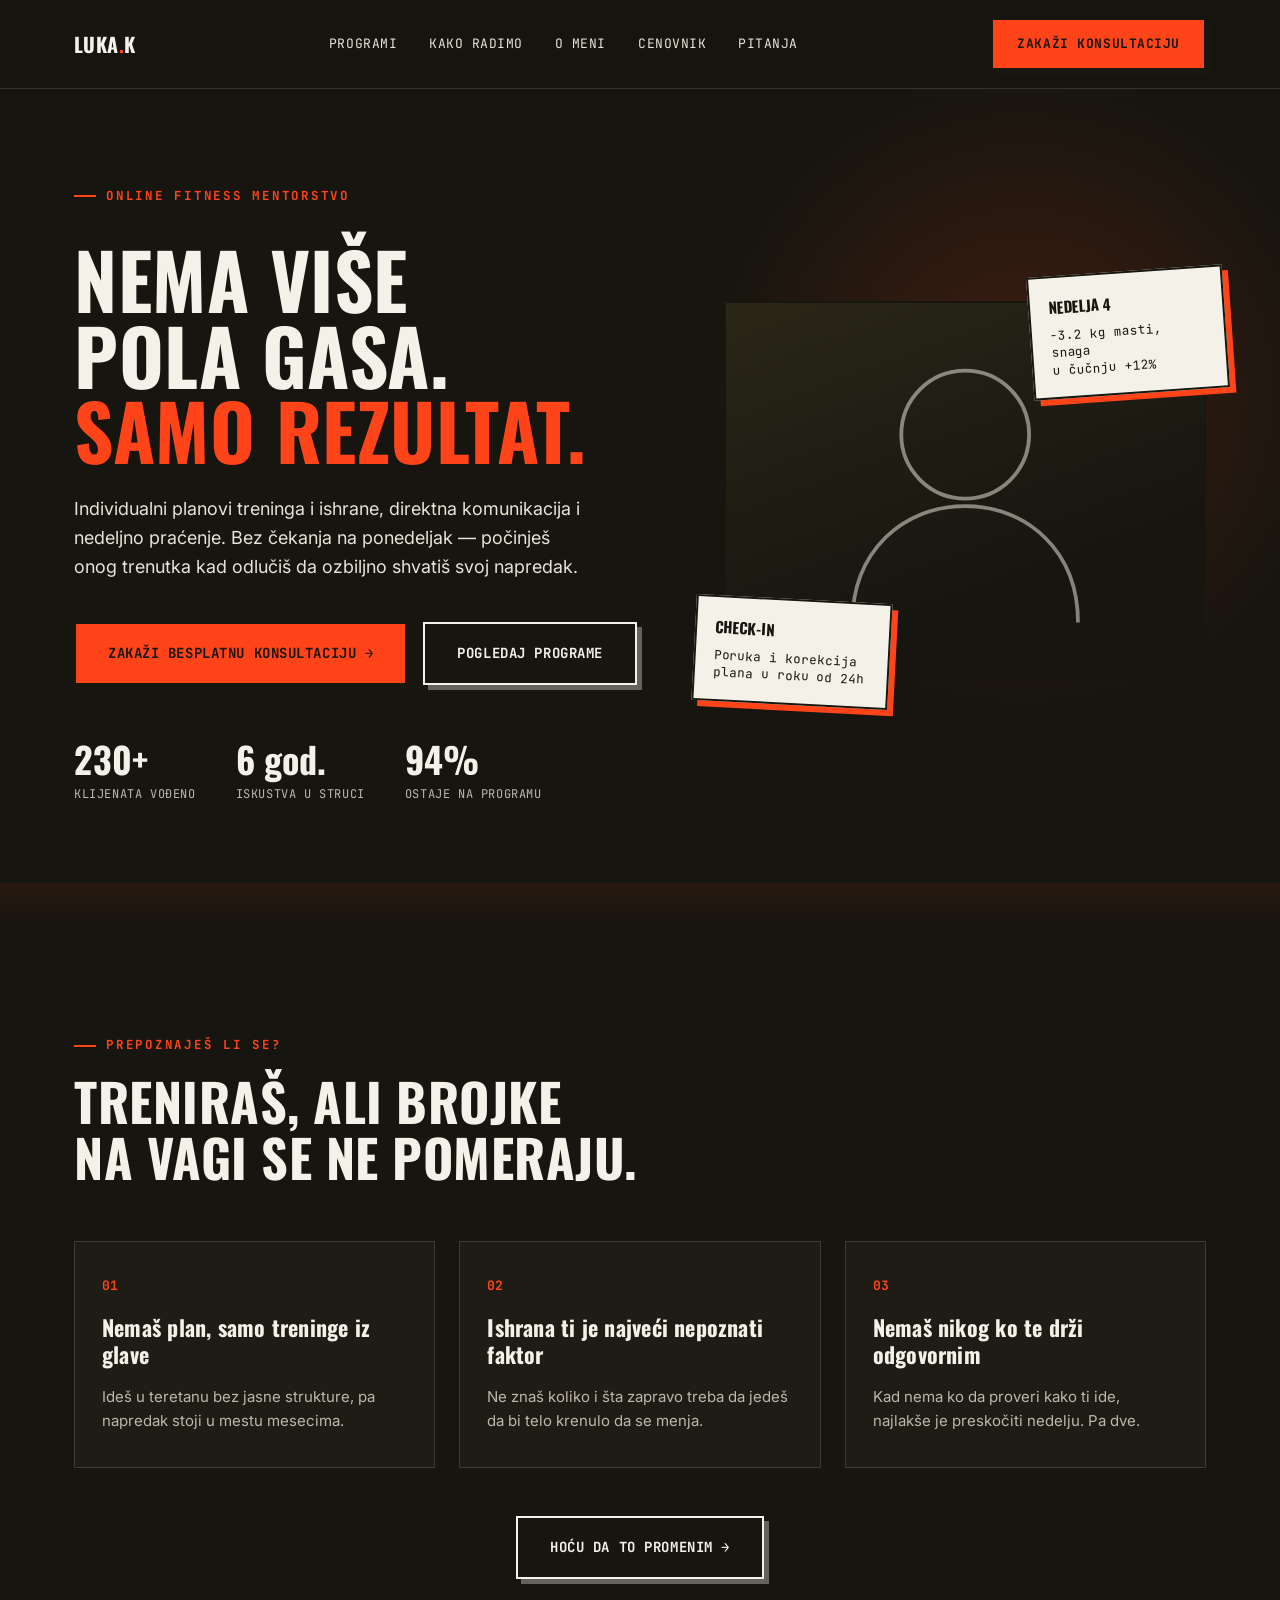
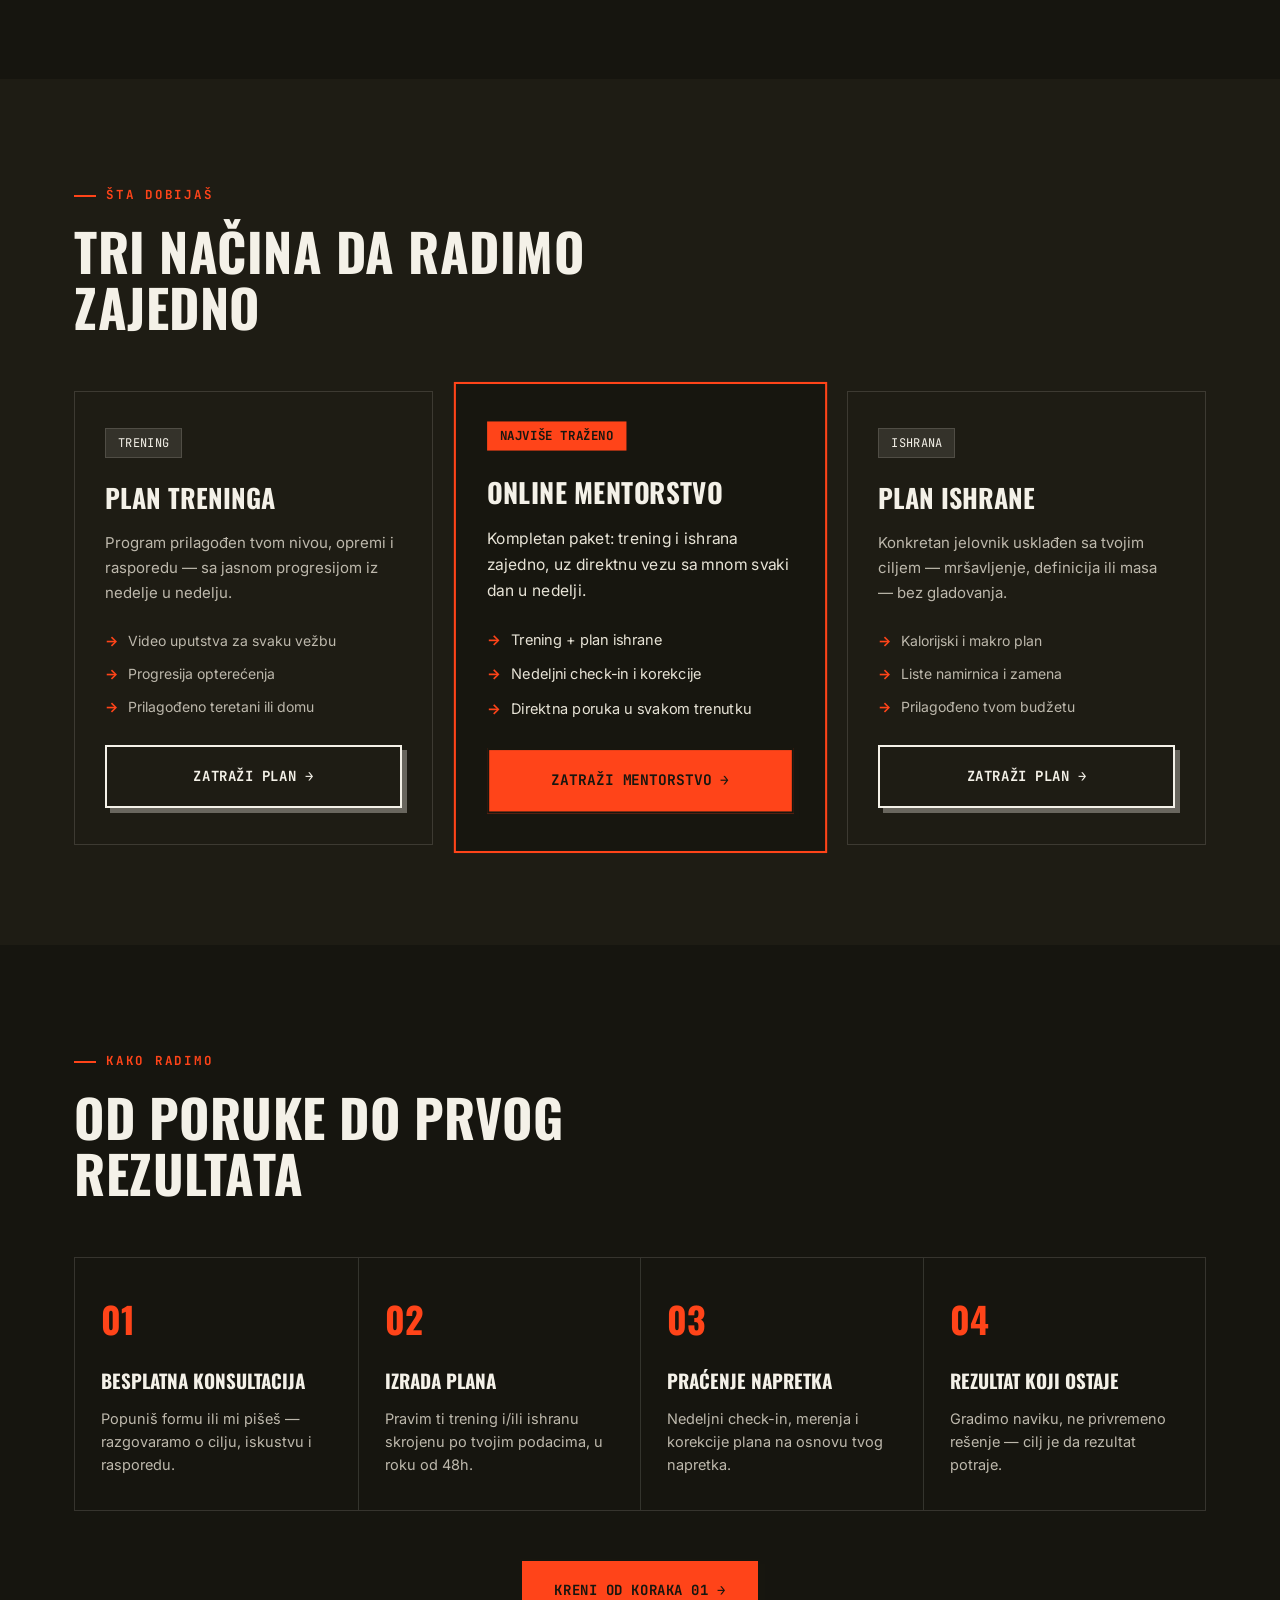
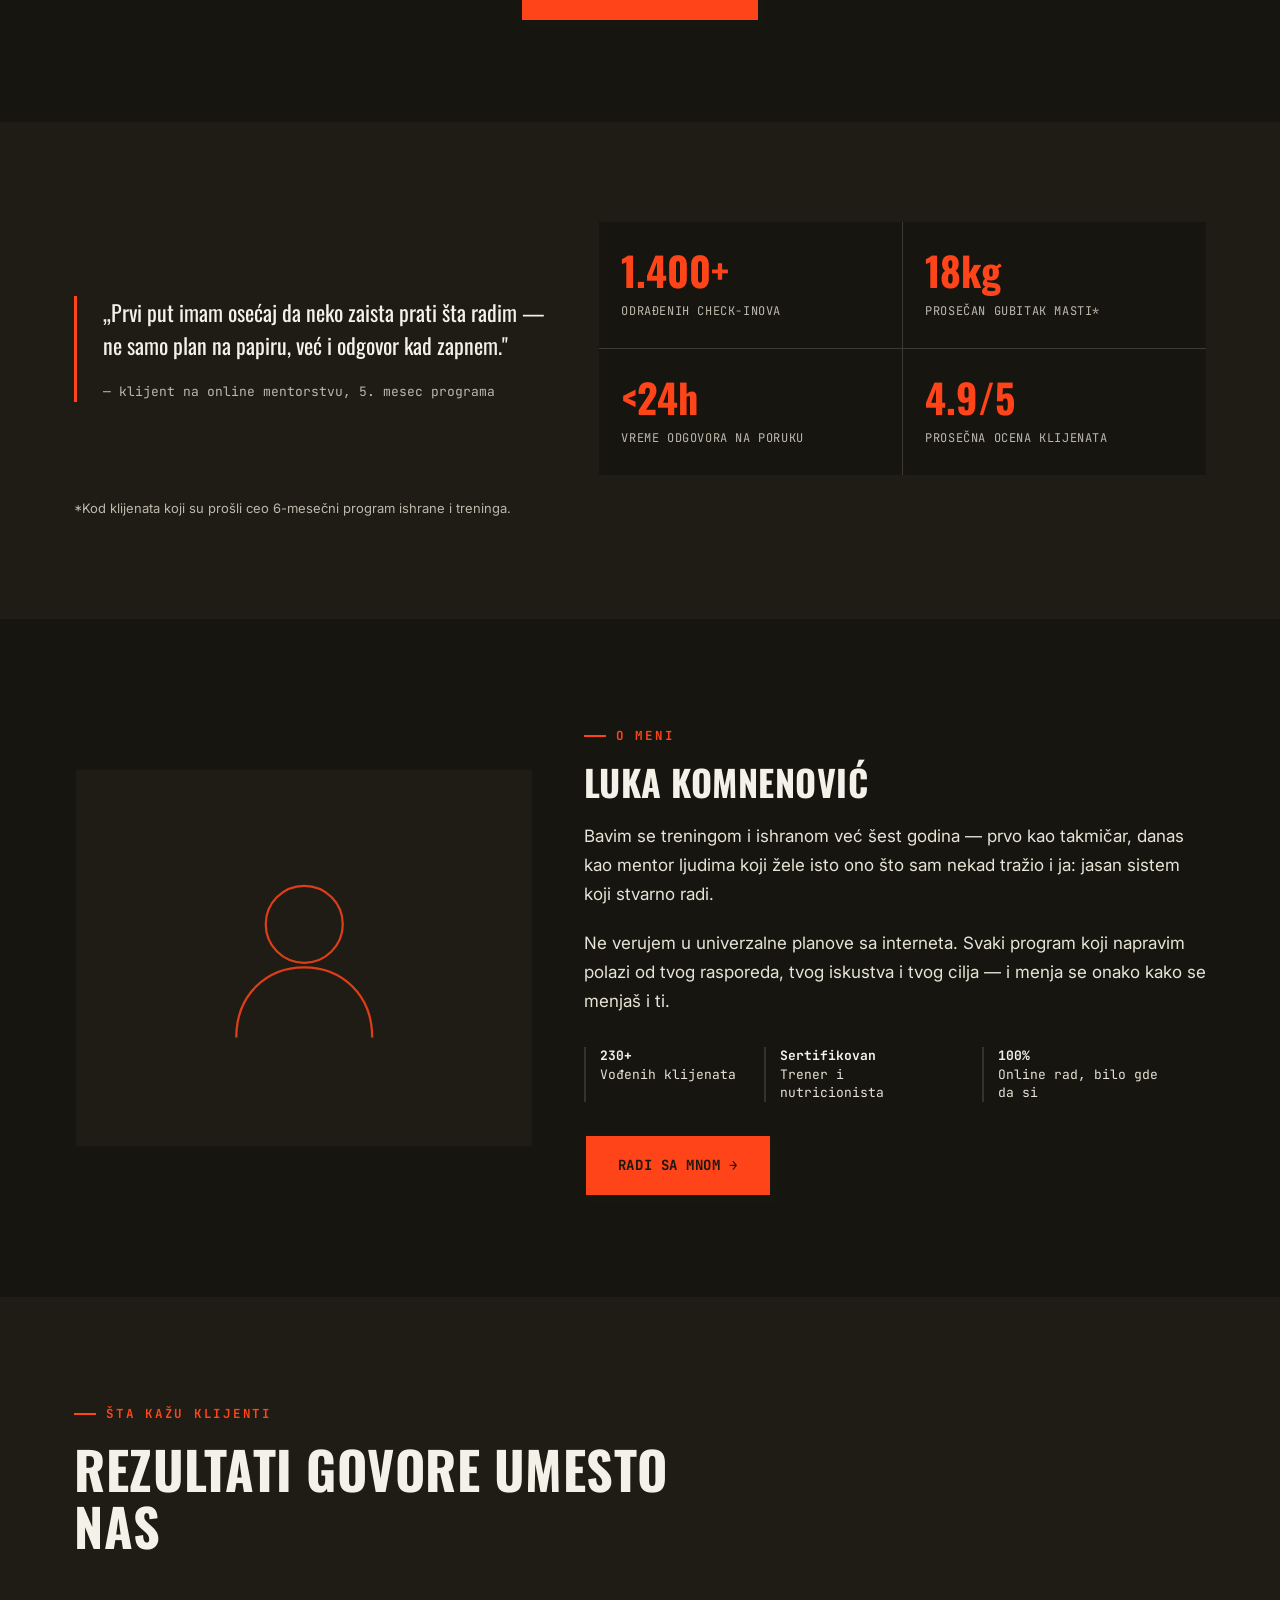
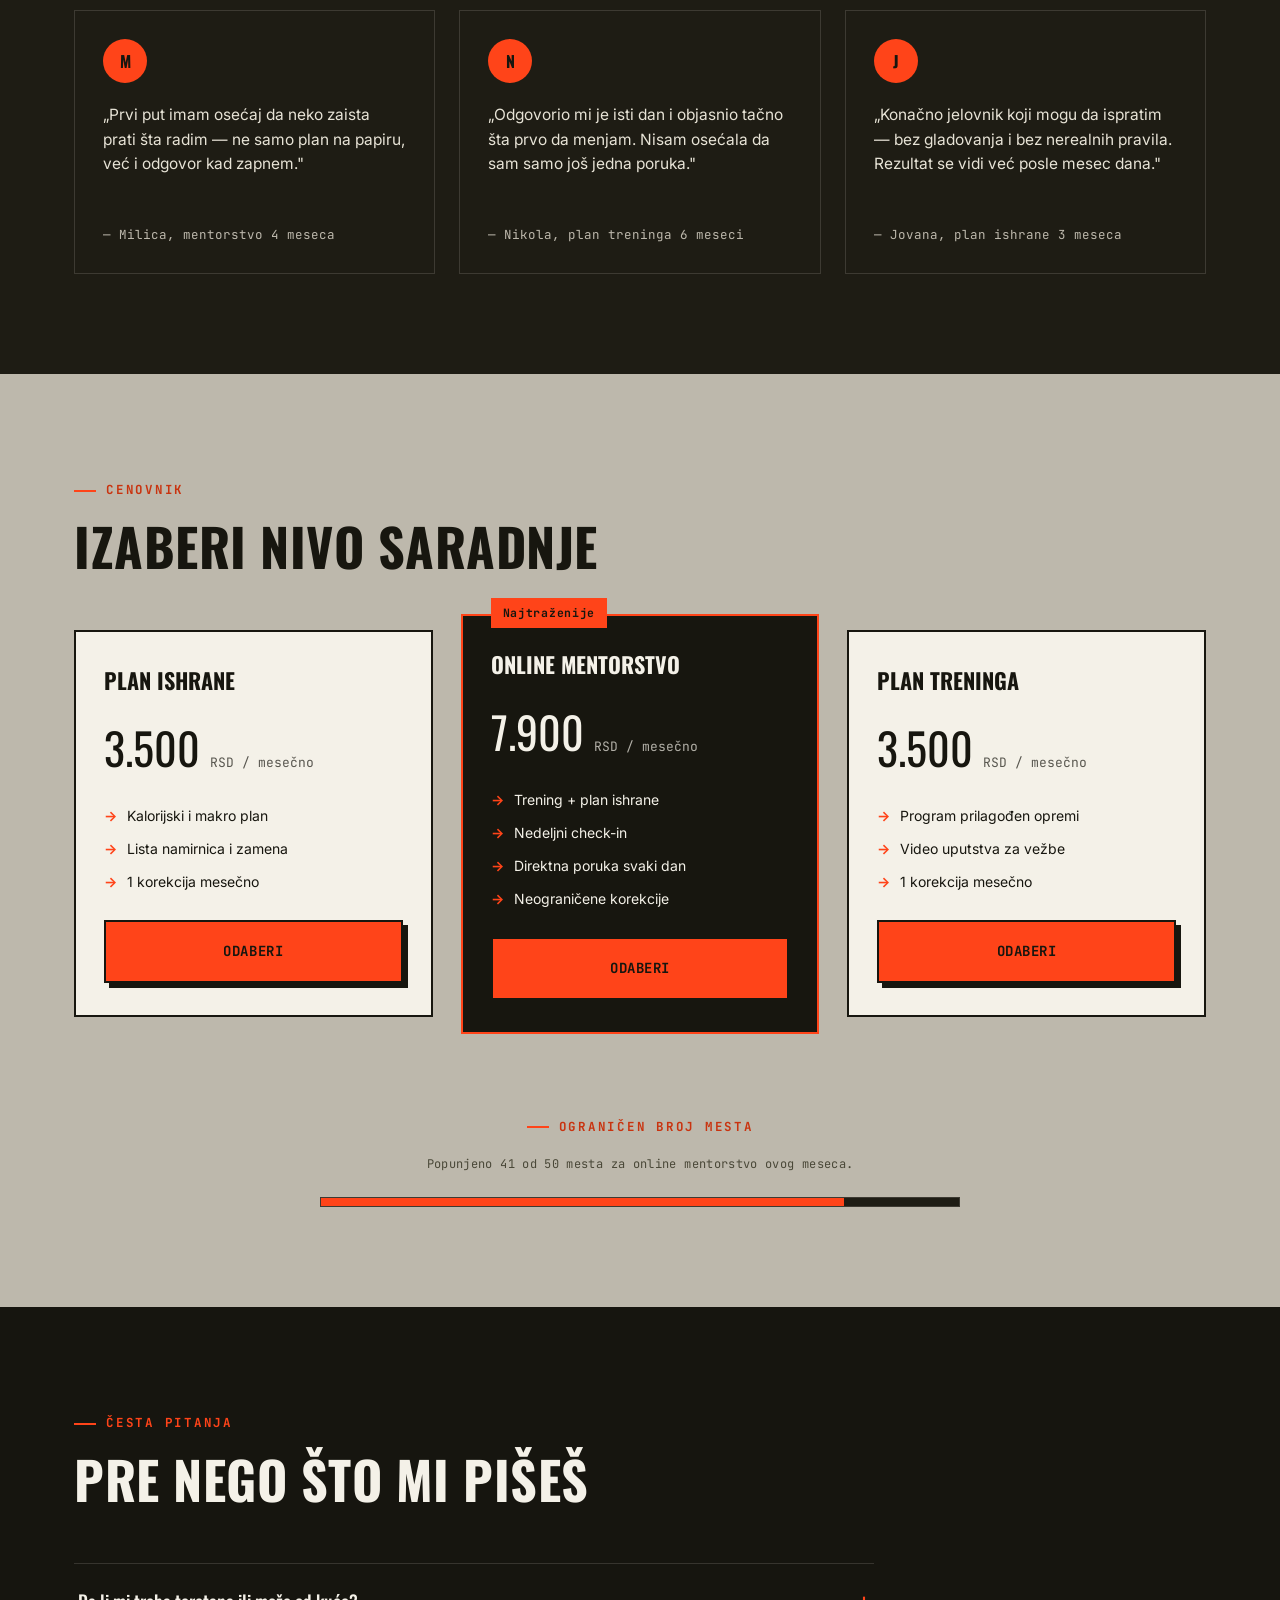
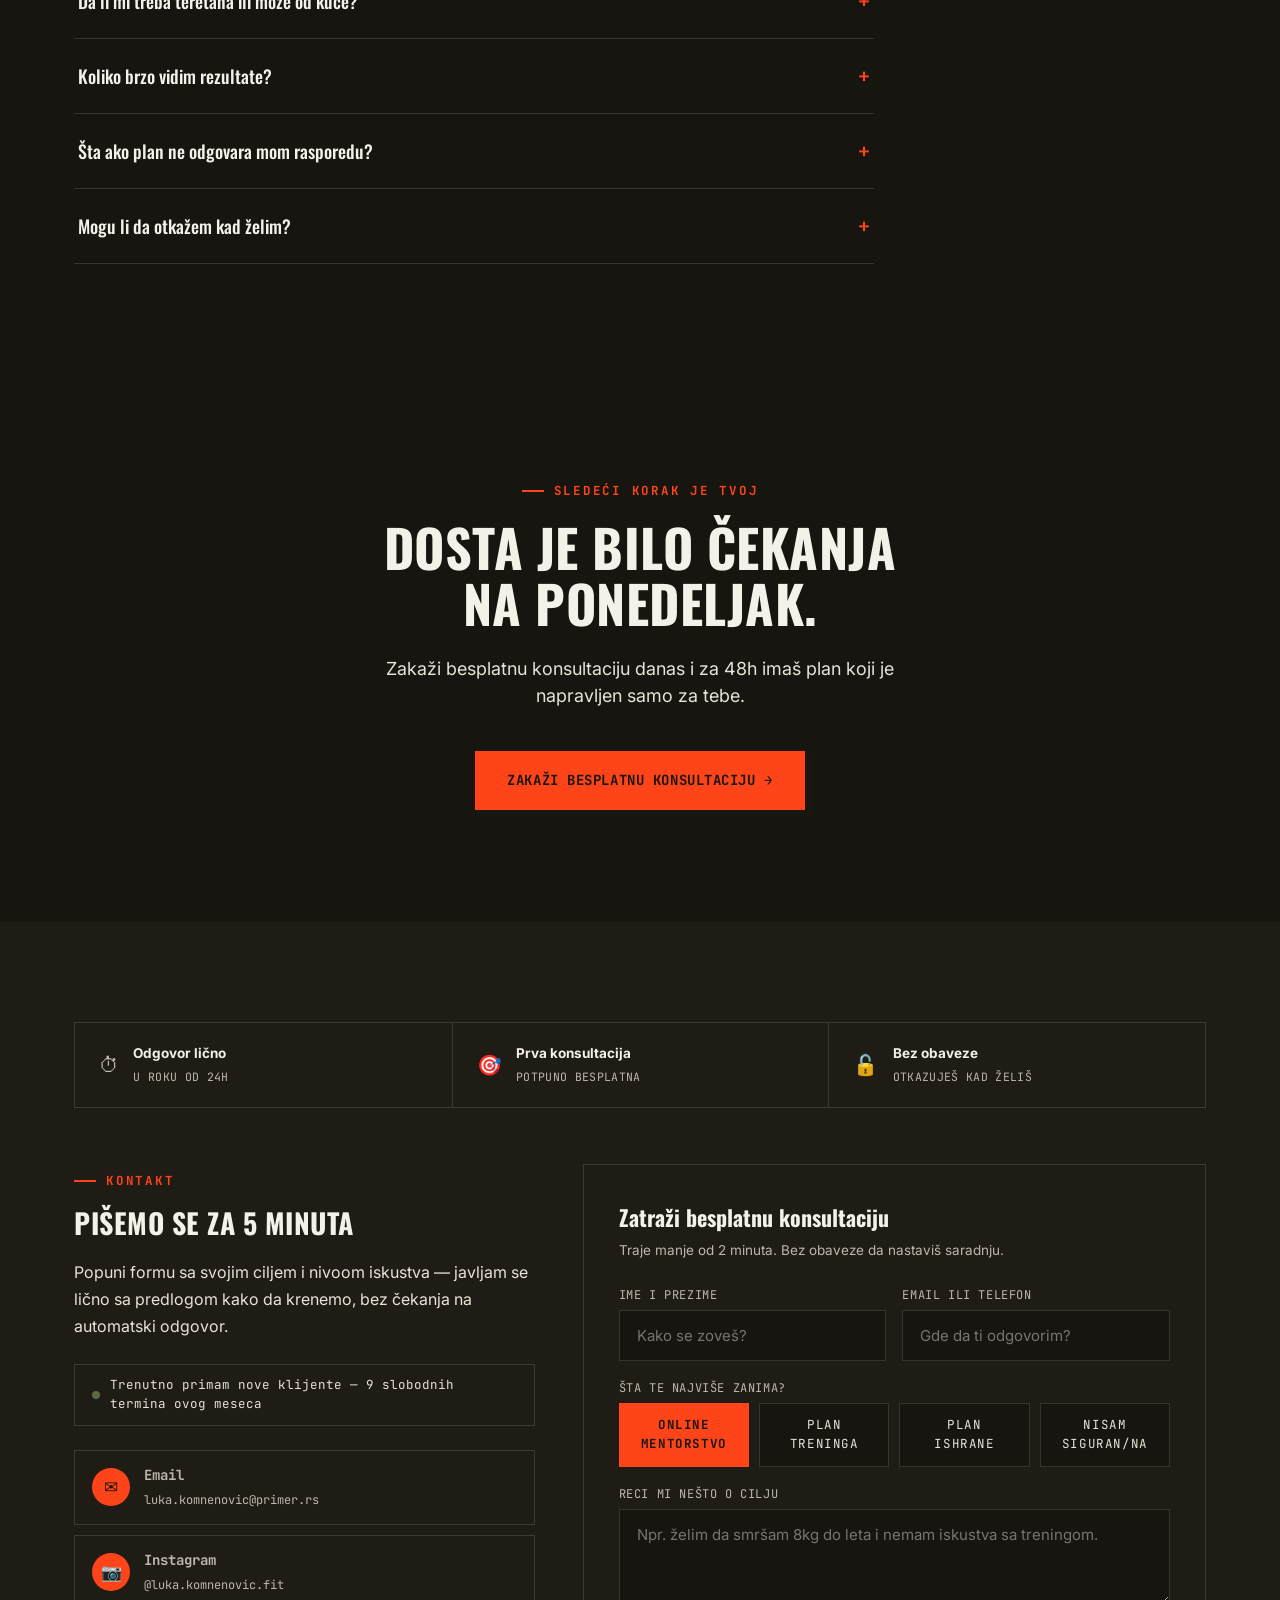
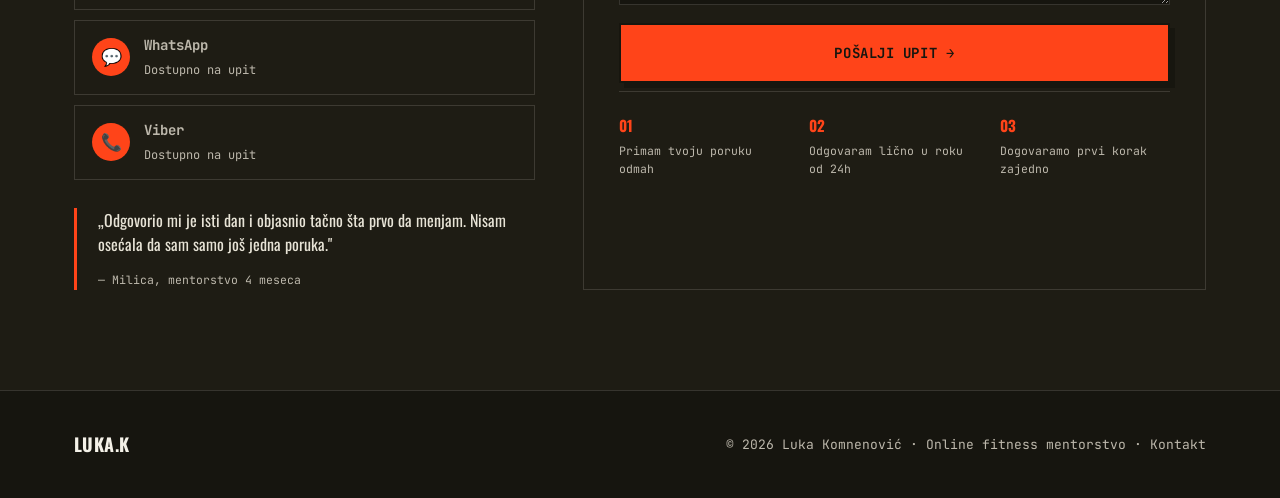
==== index.html @ 07ad8507 "Add files via upload" ====
<!DOCTYPE html>
<html lang="sr">
<head>
<meta charset="UTF-8">
<meta name="viewport" content="width=device-width, initial-scale=1.0">
<title>LUKA.K — Online fitness mentorstvo</title>
<meta name="description" content="Individualni planovi treninga i ishrane, direktna komunikacija i nedeljno praćenje. Zakaži besplatnu konsultaciju sa Lukom Komnenovićem.">
<link rel="stylesheet" href="style.css">
</head>
<body>
<a class="skip-link" href="#main">Preskoči na sadržaj</a>

<header class="site-header">
  <div class="container">
    <a href="index.html" class="logo">LUKA<span>.</span>K</a>
    <nav aria-label="Glavna navigacija">
      <ul class="nav-list" id="nav-list">
        <li><a href="#programi">Programi</a></li>
        <li><a href="#kako-radimo">Kako radimo</a></li>
        <li><a href="#o-meni">O meni</a></li>
        <li><a href="#cenovnik">Cenovnik</a></li>
        <li><a href="#pitanja">Pitanja</a></li>
        <li class="nav-cta-mobile"><a href="#kontakt" class="btn btn-primary btn-sm">Zakaži konsultaciju</a></li>
      </ul>
    </nav>
    <a href="#kontakt" class="btn btn-primary btn-sm nav-cta">Zakaži konsultaciju</a>
    <button class="nav-toggle" aria-label="Otvori meni" aria-expanded="false">
      <span></span><span></span><span></span>
    </button>
  </div>
</header>

<main id="main">

  <!-- HERO -->
  <section class="hero">
    <div class="container">
      <div class="hero-grid">
        <div>
          <span class="eyebrow">Online fitness mentorstvo</span>
          <h1 class="hero-heading">
            NEMA VIŠE<br>
            POLA GASA.<br>
            <span class="accent-line">SAMO REZULTAT.</span>
          </h1>
          <p class="hero-desc">Individualni planovi treninga i ishrane, direktna komunikacija i nedeljno praćenje. Bez čekanja na ponedeljak — počinješ onog trenutka kad odlučiš da ozbiljno shvatiš svoj napredak.</p>
          <div class="hero-actions">
            <a href="#kontakt" class="btn btn-primary">Zakaži besplatnu konsultaciju →</a>
            <a href="#programi" class="btn btn-secondary">Pogledaj programe</a>
          </div>
          <div class="hero-stats">
            <div>
              <div class="stat-number">230+</div>
              <div class="stat-label">Klijenata vođeno</div>
            </div>
            <div>
              <div class="stat-number">6 god.</div>
              <div class="stat-label">Iskustva u struci</div>
            </div>
            <div>
              <div class="stat-number">94%</div>
              <div class="stat-label">Ostaje na programu</div>
            </div>
          </div>
        </div>
        <div class="hero-visual">
          <div class="hero-photo">
            <svg viewBox="0 0 200 200" fill="none" xmlns="http://www.w3.org/2000/svg" aria-hidden="true">
              <circle cx="100" cy="70" r="34" stroke="currentColor" stroke-width="2" opacity="0.5"/>
              <path d="M40 170c0-38 27-62 60-62s60 24 60 62" stroke="currentColor" stroke-width="2" opacity="0.5"/>
            </svg>
          </div>
          <div class="sticky-note note-1">
            <div class="note-title">Nedelja 4</div>
            <div class="note-line">−3.2 kg masti, snaga</div>
            <div class="note-line">u čučnju +12%</div>
          </div>
          <div class="sticky-note note-2">
            <div class="note-title">Check-in</div>
            <div class="note-line">Poruka i korekcija</div>
            <div class="note-line">plana u roku od 24h</div>
          </div>
        </div>
      </div>
    </div>
  </section>
  <div class="hero-gradient-bar"></div>

  <!-- PAIN POINTS -->
  <section class="section">
    <div class="container">
      <div class="section-header">
        <span class="eyebrow">Prepoznaješ li se?</span>
        <h2 class="section-title">Treniraš, ali brojke<br>na vagi se ne pomeraju.</h2>
      </div>
      <div class="pain-grid">
        <div class="pain-card">
          <div class="pain-num">01</div>
          <h3>Nemaš plan, samo treninge iz glave</h3>
          <p>Ideš u teretanu bez jasne strukture, pa napredak stoji u mestu mesecima.</p>
        </div>
        <div class="pain-card">
          <div class="pain-num">02</div>
          <h3>Ishrana ti je najveći nepoznati faktor</h3>
          <p>Ne znaš koliko i šta zapravo treba da jedeš da bi telo krenulo da se menja.</p>
        </div>
        <div class="pain-card">
          <div class="pain-num">03</div>
          <h3>Nemaš nikog ko te drži odgovornim</h3>
          <p>Kad nema ko da proveri kako ti ide, najlakše je preskočiti nedelju. Pa dve.</p>
        </div>
      </div>
      <div class="center-action">
        <a href="#kontakt" class="btn btn-secondary">Hoću da to promenim →</a>
      </div>
    </div>
  </section>

  <!-- PROGRAMS -->
  <section class="section section-alt" id="programi">
    <div class="container">
      <div class="section-header">
        <span class="eyebrow">Šta dobijaš</span>
        <h2 class="section-title">Tri načina da radimo<br>zajedno</h2>
      </div>
      <div class="programs-grid">
        <div class="program-card">
          <span class="tag">Trening</span>
          <h3>Plan treninga</h3>
          <p class="desc">Program prilagođen tvom nivou, opremi i rasporedu — sa jasnom progresijom iz nedelje u nedelju.</p>
          <ul class="check-list">
            <li>Video uputstva za svaku vežbu</li>
            <li>Progresija opterećenja</li>
            <li>Prilagođeno teretani ili domu</li>
          </ul>
          <a href="narucivanje.html?plan=trening" class="btn btn-secondary btn-block">Zatraži plan →</a>
        </div>
        <div class="program-card featured">
          <span class="tag">Najviše traženo</span>
          <h3>Online mentorstvo</h3>
          <p class="desc">Kompletan paket: trening i ishrana zajedno, uz direktnu vezu sa mnom svaki dan u nedelji.</p>
          <ul class="check-list">
            <li>Trening + plan ishrane</li>
            <li>Nedeljni check-in i korekcije</li>
            <li>Direktna poruka u svakom trenutku</li>
          </ul>
          <a href="narucivanje.html?plan=mentorstvo" class="btn btn-primary btn-block">Zatraži MENTORSTVO →</a>
        </div>
        <div class="program-card">
          <span class="tag">Ishrana</span>
          <h3>Plan ishrane</h3>
          <p class="desc">Konkretan jelovnik usklađen sa tvojim ciljem — mršavljenje, definicija ili masa — bez gladovanja.</p>
          <ul class="check-list">
            <li>Kalorijski i makro plan</li>
            <li>Liste namirnica i zamena</li>
            <li>Prilagođeno tvom budžetu</li>
          </ul>
          <a href="narucivanje.html?plan=ishrana" class="btn btn-secondary btn-block">Zatraži plan →</a>
        </div>
      </div>
    </div>
  </section>

  <!-- PROCESS -->
  <section class="section" id="kako-radimo">
    <div class="container">
      <div class="section-header">
        <span class="eyebrow">Kako radimo</span>
        <h2 class="section-title">Od poruke do prvog<br>rezultata</h2>
      </div>
      <div class="process-grid">
        <div class="process-step">
          <div class="process-num">01</div>
          <h3>Besplatna konsultacija</h3>
          <p>Popuniš formu ili mi pišeš — razgovaramo o cilju, iskustvu i rasporedu.</p>
        </div>
        <div class="process-step">
          <div class="process-num">02</div>
          <h3>Izrada plana</h3>
          <p>Pravim ti trening i/ili ishranu skrojenu po tvojim podacima, u roku od 48h.</p>
        </div>
        <div class="process-step">
          <div class="process-num">03</div>
          <h3>Praćenje napretka</h3>
          <p>Nedeljni check-in, merenja i korekcije plana na osnovu tvog napretka.</p>
        </div>
        <div class="process-step">
          <div class="process-num">04</div>
          <h3>Rezultat koji ostaje</h3>
          <p>Gradimo naviku, ne privremeno rešenje — cilj je da rezultat potraje.</p>
        </div>
      </div>
      <div class="center-action" style="margin-top:48px;">
        <a href="#kontakt" class="btn btn-primary">Kreni od koraka 01 →</a>
      </div>
    </div>
  </section>

  <!-- RESULTS -->
  <section class="section section-alt">
    <div class="container">
      <div class="results-grid">
        <blockquote class="quote-block">
          <p>„Prvi put imam osećaj da neko zaista prati šta radim — ne samo plan na papiru, već i odgovor kad zapnem."</p>
          <cite>— klijent na online mentorstvu, 5. mesec programa</cite>
        </blockquote>
        <div class="stat-cards">
          <div class="stat-card">
            <div class="stat-number">1.400+</div>
            <div class="stat-label">Odrađenih check-inova</div>
          </div>
          <div class="stat-card">
            <div class="stat-number">18kg</div>
            <div class="stat-label">Prosečan gubitak masti*</div>
          </div>
          <div class="stat-card">
            <div class="stat-number">&lt;24h</div>
            <div class="stat-label">Vreme odgovora na poruku</div>
          </div>
          <div class="stat-card">
            <div class="stat-number">4.9/5</div>
            <div class="stat-label">Prosečna ocena klijenata</div>
          </div>
        </div>
      </div>
      <p class="results-footnote">*Kod klijenata koji su prošli ceo 6-mesečni program ishrane i treninga.</p>
    </div>
  </section>

  <!-- ABOUT -->
  <section class="section" id="o-meni">
    <div class="container">
      <div class="about-grid">
        <div class="about-photo">
          <svg viewBox="0 0 200 200" fill="none" xmlns="http://www.w3.org/2000/svg" aria-hidden="true">
            <circle cx="100" cy="70" r="34" stroke="currentColor" stroke-width="2"/>
            <path d="M40 170c0-38 27-62 60-62s60 24 60 62" stroke="currentColor" stroke-width="2"/>
          </svg>
        </div>
        <div class="about-copy">
          <span class="eyebrow">O meni</span>
          <h2 class="section-title" style="font-size:36px;">Luka Komnenović</h2>
          <p>Bavim se treningom i ishranom već šest godina — prvo kao takmičar, danas kao mentor ljudima koji žele isto ono što sam nekad tražio i ja: jasan sistem koji stvarno radi.</p>
          <p>Ne verujem u univerzalne planove sa interneta. Svaki program koji napravim polazi od tvog rasporeda, tvog iskustva i tvog cilja — i menja se onako kako se menjaš i ti.</p>
          <div class="about-badges">
            <div class="about-badge"><strong>230+</strong>Vođenih klijenata</div>
            <div class="about-badge"><strong>Sertifikovan</strong>Trener i nutricionista</div>
            <div class="about-badge"><strong>100%</strong>Online rad, bilo gde da si</div>
          </div>
          <a href="#kontakt" class="btn btn-primary">Radi sa mnom →</a>
        </div>
      </div>
    </div>
  </section>

  <!-- TESTIMONIALS -->
  <section class="section section-alt">
    <div class="container">
      <div class="section-header">
        <span class="eyebrow">Šta kažu klijenti</span>
        <h2 class="section-title">Rezultati govore umesto<br>nas</h2>
      </div>
      <div class="testimonial-grid">
        <div class="testimonial-card">
          <div class="testimonial-avatar">M</div>
          <p class="quote">„Prvi put imam osećaj da neko zaista prati šta radim — ne samo plan na papiru, već i odgovor kad zapnem."</p>
          <cite>— Milica, mentorstvo 4 meseca</cite>
        </div>
        <div class="testimonial-card">
          <div class="testimonial-avatar">N</div>
          <p class="quote">„Odgovorio mi je isti dan i objasnio tačno šta prvo da menjam. Nisam osećala da sam samo još jedna poruka."</p>
          <cite>— Nikola, plan treninga 6 meseci</cite>
        </div>
        <div class="testimonial-card">
          <div class="testimonial-avatar">J</div>
          <p class="quote">„Konačno jelovnik koji mogu da ispratim — bez gladovanja i bez nerealnih pravila. Rezultat se vidi već posle mesec dana."</p>
          <cite>— Jovana, plan ishrane 3 meseca</cite>
        </div>
      </div>
    </div>
  </section>

  <!-- PRICING -->
  <section class="section-pricing" id="cenovnik">
    <div class="container">
      <div class="section-header">
        <span class="eyebrow">Cenovnik</span>
        <h2 class="section-title">Izaberi nivo saradnje</h2>
      </div>
      <div class="pricing-grid">
        <div class="pricing-card">
          <h3>Plan ishrane</h3>
          <div class="price-row">
            <span class="price">3.500</span>
            <span class="price-period">RSD / mesečno</span>
          </div>
          <ul class="check-list">
            <li>Kalorijski i makro plan</li>
            <li>Lista namirnica i zamena</li>
            <li>1 korekcija mesečno</li>
          </ul>
          <a href="narucivanje.html?plan=ishrana" class="btn btn-primary btn-block">Odaberi</a>
        </div>
        <div class="pricing-card featured">
          <span class="pricing-badge">Najtraženije</span>
          <h3>Online mentorstvo</h3>
          <div class="price-row">
            <span class="price">7.900</span>
            <span class="price-period">RSD / mesečno</span>
          </div>
          <ul class="check-list">
            <li>Trening + plan ishrane</li>
            <li>Nedeljni check-in</li>
            <li>Direktna poruka svaki dan</li>
            <li>Neograničene korekcije</li>
          </ul>
          <a href="narucivanje.html?plan=mentorstvo" class="btn btn-primary btn-block">Odaberi</a>
        </div>
        <div class="pricing-card">
          <h3>Plan treninga</h3>
          <div class="price-row">
            <span class="price">3.500</span>
            <span class="price-period">RSD / mesečno</span>
          </div>
          <ul class="check-list">
            <li>Program prilagođen opremi</li>
            <li>Video uputstva za vežbe</li>
            <li>1 korekcija mesečno</li>
          </ul>
          <a href="narucivanje.html?plan=trening" class="btn btn-primary btn-block">Odaberi</a>
        </div>
      </div>
      <div class="availability">
        <span class="eyebrow">Ograničen broj mesta</span>
        <p>Popunjeno 41 od 50 mesta za online mentorstvo ovog meseca.</p>
        <div class="progress-track"><div class="progress-fill"></div></div>
      </div>
    </div>
  </section>

  <!-- FAQ -->
  <section class="section" id="pitanja">
    <div class="container">
      <div class="section-header">
        <span class="eyebrow">Česta pitanja</span>
        <h2 class="section-title">Pre nego što mi pišeš</h2>
      </div>
      <div class="faq-list">
        <div class="faq-item">
          <button class="faq-question" aria-expanded="false">
            <span>Da li mi treba teretana ili može od kuće?</span>
            <span class="faq-icon">+</span>
          </button>
          <div class="faq-answer">
            <p>Ne mora. Programe pravim i za trening kod kuće sa minimalnom opremom (ili bez nje), kao i za teretanu — sve zavisi od tvog rasporeda i preferencija.</p>
          </div>
        </div>
        <div class="faq-item">
          <button class="faq-question" aria-expanded="false">
            <span>Koliko brzo vidim rezultate?</span>
            <span class="faq-icon">+</span>
          </button>
          <div class="faq-answer">
            <p>Prve promene u energiji i snazi klijenti primete već posle 2-3 nedelje doslednog rada. Vizuelne promene na telu obično dolaze posle prvog meseca.</p>
          </div>
        </div>
        <div class="faq-item">
          <button class="faq-question" aria-expanded="false">
            <span>Šta ako plan ne odgovara mom rasporedu?</span>
            <span class="faq-icon">+</span>
          </button>
          <div class="faq-answer">
            <p>Javiš mi i prilagodimo plan tvom stvarnom rasporedu — to je i poenta nedeljnog praćenja. Plan se menja onako kako se menja tvoja nedelja.</p>
          </div>
        </div>
        <div class="faq-item">
          <button class="faq-question" aria-expanded="false">
            <span>Mogu li da otkažem kad želim?</span>
            <span class="faq-icon">+</span>
          </button>
          <div class="faq-answer">
            <p>Da, bez obaveze i bez skrivenih uslova. Naplata je mesečna i otkazuješ kad god poželiš.</p>
          </div>
        </div>
      </div>
    </div>
  </section>

  <!-- FINAL CTA -->
  <section class="final-cta">
    <div class="container">
      <span class="eyebrow">Sledeći korak je tvoj</span>
      <h2 class="section-title">Dosta je bilo čekanja<br>na ponedeljak.</h2>
      <p>Zakaži besplatnu konsultaciju danas i za 48h imaš plan koji je napravljen samo za tebe.</p>
      <a href="#kontakt" class="btn btn-primary">Zakaži besplatnu konsultaciju →</a>
    </div>
  </section>

  <!-- CONTACT -->
  <section class="section section-alt" id="kontakt">
    <div class="container">
      <div class="contact-strip">
        <div class="contact-strip-item">
          <span class="icon">⏱</span>
          <div><strong>Odgovor lično</strong><span>U roku od 24h</span></div>
        </div>
        <div class="contact-strip-item">
          <span class="icon">🎯</span>
          <div><strong>Prva konsultacija</strong><span>Potpuno besplatna</span></div>
        </div>
        <div class="contact-strip-item">
          <span class="icon">🔓</span>
          <div><strong>Bez obaveze</strong><span>Otkazuješ kad želiš</span></div>
        </div>
      </div>

      <div class="contact-grid">
        <div class="contact-info">
          <span class="eyebrow">Kontakt</span>
          <h2 class="section-title">Pišemo se za 5 minuta</h2>
          <p>Popuni formu sa svojim ciljem i nivoom iskustva — javljam se lično sa predlogom kako da krenemo, bez čekanja na automatski odgovor.</p>

          <div class="availability-note">
            <span class="dot"></span>
            Trenutno primam nove klijente — 9 slobodnih termina ovog meseca
          </div>

          <div class="contact-channels">
            <div class="contact-channel">
              <span class="channel-icon">✉</span>
              <div><strong>Email</strong><span>luka.komnenovic@primer.rs</span></div>
            </div>
            <div class="contact-channel">
              <span class="channel-icon">📷</span>
              <div><strong>Instagram</strong><span>@luka.komnenovic.fit</span></div>
            </div>
            <div class="contact-channel">
              <span class="channel-icon">💬</span>
              <div><strong>WhatsApp</strong><span>Dostupno na upit</span></div>
            </div>
            <div class="contact-channel">
              <span class="channel-icon">📞</span>
              <div><strong>Viber</strong><span>Dostupno na upit</span></div>
            </div>
          </div>

          <blockquote class="contact-testimonial">
            <p>„Odgovorio mi je isti dan i objasnio tačno šta prvo da menjam. Nisam osećala da sam samo još jedna poruka."</p>
            <cite>— Milica, mentorstvo 4 meseca</cite>
          </blockquote>
        </div>

        <div class="contact-form-panel">
          <h3>Zatraži besplatnu konsultaciju</h3>
          <p>Traje manje od 2 minuta. Bez obaveze da nastaviš saradnju.</p>

          <form id="contact-form" novalidate>
            <div class="form-row two-col">
              <div class="form-group">
                <label for="c-name">Ime i prezime</label>
                <input type="text" id="c-name" name="name" placeholder="Kako se zoveš?" required>
              </div>
              <div class="form-group">
                <label for="c-contact">Email ili telefon</label>
                <input type="text" id="c-contact" name="contact" placeholder="Gde da ti odgovorim?" required>
              </div>
            </div>

            <div class="form-group" style="margin-bottom:18px;">
              <label>Šta te najviše zanima?</label>
              <div class="radio-group">
                <div class="radio-pill">
                  <input type="radio" id="c-opt1" name="interest" value="mentorstvo" checked>
                  <label for="c-opt1">Online mentorstvo</label>
                </div>
                <div class="radio-pill">
                  <input type="radio" id="c-opt2" name="interest" value="trening">
                  <label for="c-opt2">Plan treninga</label>
                </div>
                <div class="radio-pill">
                  <input type="radio" id="c-opt3" name="interest" value="ishrana">
                  <label for="c-opt3">Plan ishrane</label>
                </div>
                <div class="radio-pill">
                  <input type="radio" id="c-opt4" name="interest" value="nisam-siguran">
                  <label for="c-opt4">Nisam siguran/na</label>
                </div>
              </div>
            </div>

            <div class="form-group" style="margin-bottom:18px;">
              <label for="c-goal">Reci mi nešto o cilju</label>
              <textarea id="c-goal" name="goal" placeholder="Npr. želim da smršam 8kg do leta i nemam iskustva sa treningom."></textarea>
            </div>

            <button type="submit" class="btn btn-primary btn-block">Pošalji upit →</button>

            <div class="form-footer-steps">
              <div>
                <div class="step-num">01</div>
                <p>Primam tvoju poruku odmah</p>
              </div>
              <div>
                <div class="step-num">02</div>
                <p>Odgovaram lično u roku od 24h</p>
              </div>
              <div>
                <div class="step-num">03</div>
                <p>Dogovaramo prvi korak zajedno</p>
              </div>
            </div>
          </form>

          <div class="form-success" id="contact-success">
            <div class="check-circle">✓</div>
            <h4>Poruka je poslata!</h4>
            <p>Hvala — javljam se lično u roku od 24h na kontakt koji si ostavio/la.</p>
          </div>
        </div>
      </div>
    </div>
  </section>

</main>

<footer class="site-footer">
  <div class="container">
    <a href="index.html" class="logo">LUKA.K</a>
    <span class="footer-meta">© 2026 Luka Komnenović · Online fitness mentorstvo · Kontakt</span>
  </div>
</footer>

<script src="script.js"></script>
</body>
</html>
---- style.css ----
/* =====================================================
   LUKA.K — Online Fitness Mentorstvo
   ===================================================== */

@import url('https://fonts.googleapis.com/css2?family=Oswald:wght@400;500;600;700&family=JetBrains+Mono:wght@400;500;700&family=Inter:wght@400;500;600;700&display=swap');

:root {
  /* Colors */
  --bg: #16150f;
  --bg-card: #1e1c14;
  --border: rgba(244, 241, 232, 0.14);
  --border-strong: #17160f;
  --text-primary: #f4f1e8;
  --text-secondary: #e7e3d6;
  --text-muted: #bdb8ac;
  --text-placeholder: #757575;
  --accent: #ff4419;
  --accent-dark: #c9330f;
  --on-accent: #17160f;
  --tea: #bdb8ac;
  --green: #5c6b3f;

  /* Type */
  --font-display: 'Oswald', sans-serif;
  --font-mono: 'JetBrains Mono', monospace;
  --font-body: 'Inter', sans-serif;

  --container: 1180px;
}

* {
  box-sizing: border-box;
  margin: 0;
  padding: 0;
}

html {
  scroll-behavior: smooth;
}

@media (prefers-reduced-motion: reduce) {
  html {
    scroll-behavior: auto;
  }
  * {
    animation-duration: 0.01ms !important;
    transition-duration: 0.01ms !important;
  }
}

body {
  background: var(--bg);
  color: var(--text-primary);
  font-family: var(--font-body);
  line-height: 1.5;
  overflow-x: hidden;
}

img {
  max-width: 100%;
  display: block;
}

a {
  color: inherit;
  text-decoration: none;
}

ul {
  list-style: none;
}

button {
  font-family: inherit;
  cursor: pointer;
}

.container {
  max-width: var(--container);
  margin: 0 auto;
  padding: 0 24px;
}

.wide-container {
  max-width: 1920px;
  margin: 0 auto;
}

/* ===== Typography helpers ===== */

.eyebrow {
  display: inline-flex;
  align-items: center;
  gap: 10px;
  font-family: var(--font-mono);
  font-weight: 700;
  font-size: 12.5px;
  letter-spacing: 1.75px;
  text-transform: uppercase;
  color: var(--accent);
  margin-bottom: 18px;
}

.eyebrow::before {
  content: '';
  display: block;
  width: 22px;
  height: 2px;
  background: var(--accent);
}

.section-title {
  font-family: var(--font-display);
  font-weight: 700;
  text-transform: uppercase;
  letter-spacing: 0.5px;
  font-size: clamp(30px, 4.2vw, 52px);
  line-height: 1.08;
  color: var(--text-primary);
  margin-bottom: 20px;
}

.section-lead {
  font-family: var(--font-body);
  color: var(--text-secondary);
  font-size: 18px;
  line-height: 1.6;
  max-width: 640px;
}

.section-header {
  margin-bottom: 56px;
}

/* ===== Buttons ===== */

.btn {
  display: inline-flex;
  align-items: center;
  justify-content: center;
  gap: 8px;
  font-family: var(--font-mono);
  font-weight: 700;
  font-size: 14px;
  letter-spacing: 0.56px;
  text-transform: uppercase;
  padding: 19px 32px;
  border: 2px solid var(--border-strong);
  box-shadow: 5px 5px 0px var(--border-strong);
  transition: transform 0.15s ease, box-shadow 0.15s ease;
  white-space: nowrap;
  cursor: pointer;
}

.btn:hover {
  transform: translate(-2px, -2px);
  box-shadow: 7px 7px 0px var(--border-strong);
}

.btn:active {
  transform: translate(0, 0);
  box-shadow: 2px 2px 0px var(--border-strong);
}

.btn:focus-visible {
  outline: 2px solid var(--text-primary);
  outline-offset: 3px;
}

.btn-primary {
  background: var(--accent);
  color: var(--on-accent);
}

.btn-secondary {
  background: transparent;
  color: var(--text-primary);
  border-color: var(--text-primary);
  box-shadow: 5px 5px 0px rgba(244, 241, 232, 0.35);
}

.btn-secondary:hover {
  box-shadow: 7px 7px 0px rgba(244, 241, 232, 0.35);
}

.btn-block {
  width: 100%;
}

.btn-sm {
  padding: 14px 24px;
  font-size: 13px;
}

/* ===== Header ===== */

.site-header {
  position: sticky;
  top: 0;
  z-index: 100;
  backdrop-filter: blur(4px);
  background: rgba(22, 21, 15, 0.88);
  border-bottom: 1px solid var(--border);
}

.site-header .container {
  display: flex;
  align-items: center;
  justify-content: space-between;
  height: 88px;
}

.logo {
  font-family: var(--font-display);
  font-weight: 700;
  font-size: 20px;
  letter-spacing: 0.4px;
  text-transform: uppercase;
  color: var(--text-primary);
}

.logo span {
  color: var(--accent);
}

.nav-list {
  display: flex;
  gap: 32px;
  font-family: var(--font-mono);
  font-size: 13px;
  letter-spacing: 0.52px;
  text-transform: uppercase;
  color: var(--text-secondary);
}

.nav-list a {
  transition: color 0.15s ease;
}

.nav-list a:hover,
.nav-list a:focus-visible {
  color: var(--accent);
}

.nav-cta {
  display: none;
}

@media (min-width: 900px) {
  .nav-cta {
    display: inline-flex;
  }
}

.nav-cta-mobile {
  display: none;
}

@media (max-width: 899px) {
  .nav-cta-mobile {
    display: block;
  }
}

.nav-toggle {
  display: flex;
  flex-direction: column;
  gap: 5px;
  background: none;
  border: none;
  padding: 8px;
}

.nav-toggle span {
  display: block;
  width: 24px;
  height: 2px;
  background: var(--text-primary);
  transition: transform 0.2s ease, opacity 0.2s ease;
}

@media (min-width: 900px) {
  .nav-toggle {
    display: none;
  }
  .nav-list {
    display: flex;
  }
}

@media (max-width: 899px) {
  .nav-list {
    position: fixed;
    top: 88px;
    left: 0;
    right: 0;
    background: var(--bg);
    border-bottom: 1px solid var(--border);
    flex-direction: column;
    gap: 0;
    max-height: 0;
    overflow: hidden;
    transition: max-height 0.3s ease;
  }
  .nav-list.open {
    max-height: 400px;
  }
  .nav-list li {
    width: 100%;
  }
  .nav-list a {
    display: block;
    padding: 18px 24px;
    border-top: 1px solid var(--border);
  }
  .nav-list .nav-cta-mobile {
    padding: 18px 24px;
  }
}

/* ===== Hero ===== */

.hero {
  position: relative;
  padding: 90px 0 80px;
  background: linear-gradient(90deg, var(--bg) 0%, var(--bg) 100%);
  overflow: hidden;
}

.hero::before {
  content: '';
  position: absolute;
  top: -10%;
  right: -10%;
  width: 60vw;
  height: 60vw;
  max-width: 900px;
  max-height: 900px;
  background: radial-gradient(circle, rgba(255, 68, 25, 0.18) 0%, rgba(255, 68, 25, 0) 60%);
  pointer-events: none;
}

.hero-grid {
  display: grid;
  grid-template-columns: 1fr;
  gap: 60px;
  align-items: center;
  position: relative;
  z-index: 1;
}

@media (min-width: 1000px) {
  .hero-grid {
    grid-template-columns: 1.1fr 0.9fr;
  }
}

.hero-heading {
  font-family: var(--font-display);
  font-weight: 700;
  text-transform: uppercase;
  font-size: clamp(40px, 6vw, 92px);
  line-height: 0.98;
  letter-spacing: 0.5px;
  margin: 18px 0 28px;
}

.hero-heading .accent-line {
  color: var(--accent);
}

.hero-desc {
  color: var(--text-secondary);
  font-size: 18px;
  line-height: 1.6;
  max-width: 520px;
  margin-bottom: 40px;
}

.hero-actions {
  display: flex;
  flex-wrap: wrap;
  gap: 16px;
  margin-bottom: 56px;
}

.hero-stats {
  display: flex;
  flex-wrap: wrap;
  gap: 40px;
}

.stat-number {
  font-family: var(--font-display);
  font-weight: 700;
  font-size: 36px;
  color: var(--text-primary);
  line-height: 1;
}

.stat-label {
  font-family: var(--font-mono);
  font-size: 12px;
  letter-spacing: 0.6px;
  text-transform: uppercase;
  color: var(--text-muted);
  margin-top: 8px;
}

.hero-visual {
  position: relative;
  min-height: 380px;
  display: none;
}

@media (min-width: 1000px) {
  .hero-visual {
    display: block;
  }
}

.hero-photo {
  position: relative;
  width: 100%;
  height: 380px;
  border: 2px solid var(--border-strong);
  background: linear-gradient(160deg, #2a2718, #16150f 70%);
  overflow: hidden;
}

.hero-photo svg {
  position: absolute;
  inset: 0;
  width: 100%;
  height: 100%;
}

.sticky-note {
  position: absolute;
  background: var(--text-primary);
  border: 2px solid var(--border-strong);
  box-shadow: 6px 6px 0px var(--accent);
  color: var(--border-strong);
  padding: 18px;
  width: 196px;
}

.sticky-note.note-1 {
  top: -30px;
  right: -20px;
  transform: rotate(-4deg);
}

.sticky-note.note-2 {
  bottom: -24px;
  left: -30px;
  transform: rotate(3deg);
}

.sticky-note .note-title {
  font-family: var(--font-display);
  font-weight: 700;
  text-transform: uppercase;
  font-size: 15px;
  margin-bottom: 8px;
}

.sticky-note .note-line {
  font-family: var(--font-mono);
  font-size: 12.5px;
  line-height: 1.4;
}

.hero-gradient-bar {
  height: 46px;
  background: linear-gradient(180deg, rgba(255, 68, 25, 0.08), transparent);
}

/* ===== Generic sections ===== */

.section {
  padding: 100px 0;
}

.section-alt {
  background: var(--bg-card);
}

.divider-fade {
  height: 14px;
  background: linear-gradient(180deg, rgba(255, 68, 25, 0.08), transparent);
}

/* ===== Pain points ===== */

.pain-grid {
  display: grid;
  grid-template-columns: 1fr;
  gap: 24px;
  margin-bottom: 48px;
}

@media (min-width: 800px) {
  .pain-grid {
    grid-template-columns: repeat(3, 1fr);
  }
}

.pain-card {
  background: var(--bg-card);
  border: 1px solid var(--border);
  padding: 34px 27px;
}

.pain-num {
  font-family: var(--font-mono);
  font-weight: 700;
  font-size: 13px;
  color: var(--accent);
  margin-bottom: 18px;
}

.pain-card h3 {
  font-family: var(--font-display);
  font-weight: 700;
  font-size: 22px;
  letter-spacing: 0.22px;
  margin-bottom: 16px;
  line-height: 1.25;
}

.pain-card p {
  color: var(--text-muted);
  font-size: 15px;
  line-height: 1.6;
}

.center-action {
  display: flex;
  justify-content: center;
}

/* ===== Programs ===== */

.programs-grid {
  display: grid;
  grid-template-columns: 1fr;
  gap: 28px;
  align-items: stretch;
}

@media (min-width: 960px) {
  .programs-grid {
    grid-template-columns: repeat(3, 1fr);
  }
  .programs-grid .program-card.featured {
    transform: scale(1.04);
  }
}

.program-card {
  background: var(--bg-card);
  border: 1px solid var(--border);
  padding: 36px 30px;
  display: flex;
  flex-direction: column;
}

.program-card.featured {
  border: 2px solid var(--accent);
  background: var(--border-strong);
}

.tag {
  display: inline-block;
  font-family: var(--font-mono);
  font-size: 12px;
  letter-spacing: 0.3px;
  text-transform: uppercase;
  color: var(--text-primary);
  background: rgba(244, 241, 232, 0.1);
  border: 1px solid var(--border);
  padding: 5px 12px;
  margin-bottom: 20px;
  width: fit-content;
}

.program-card.featured .tag {
  background: var(--accent);
  color: var(--on-accent);
  border: none;
  font-weight: 700;
}

.program-card h3 {
  font-family: var(--font-display);
  font-weight: 700;
  font-size: 26px;
  text-transform: uppercase;
  margin-bottom: 14px;
}

.program-card p.desc {
  color: var(--text-muted);
  font-size: 15px;
  line-height: 1.65;
  margin-bottom: 24px;
}

.program-card.featured p.desc {
  color: var(--text-secondary);
}

.check-list {
  display: flex;
  flex-direction: column;
  gap: 12px;
  margin-bottom: 28px;
  flex-grow: 1;
}

.check-list li {
  display: flex;
  align-items: baseline;
  gap: 10px;
  font-size: 14px;
  color: var(--text-muted);
}

.program-card.featured .check-list li {
  color: var(--text-secondary);
}

.check-list li::before {
  content: '→';
  color: var(--accent);
  font-weight: 700;
  flex-shrink: 0;
}

.program-card .btn {
  margin-top: auto;
}

/* ===== Process ===== */

.process-grid {
  display: grid;
  grid-template-columns: 1fr;
  border: 1px solid var(--border);
}

@media (min-width: 800px) {
  .process-grid {
    grid-template-columns: repeat(4, 1fr);
  }
}

.process-step {
  padding: 34px 26px;
  border-top: 1px solid var(--border);
}

@media (min-width: 800px) {
  .process-step {
    border-top: none;
    border-left: 1px solid var(--border);
  }
  .process-step:first-child {
    border-left: none;
  }
}

.process-step:first-child {
  border-top: none;
}

.process-num {
  font-family: var(--font-display);
  font-weight: 700;
  font-size: 36px;
  color: var(--accent);
  margin-bottom: 20px;
}

.process-step h3 {
  font-family: var(--font-display);
  font-weight: 700;
  font-size: 19px;
  text-transform: uppercase;
  margin-bottom: 12px;
}

.process-step p {
  color: var(--text-muted);
  font-size: 14.5px;
  line-height: 1.6;
}

/* ===== Results ===== */

.results-grid {
  display: grid;
  grid-template-columns: 1fr;
  gap: 40px;
  align-items: center;
}

@media (min-width: 900px) {
  .results-grid {
    grid-template-columns: 0.8fr 1fr;
  }
}

.quote-block {
  border-left: 3px solid var(--accent);
  padding-left: 26px;
}

.quote-block p {
  font-family: var(--font-display);
  font-size: 22px;
  line-height: 1.5;
  color: var(--text-primary);
  margin-bottom: 16px;
}

.quote-block cite {
  font-style: normal;
  font-family: var(--font-mono);
  font-size: 13px;
  color: var(--text-muted);
}

.stat-cards {
  display: grid;
  grid-template-columns: repeat(2, 1fr);
  gap: 1px;
  background: var(--border);
}

.stat-card {
  background: var(--bg);
  padding: 28px 22px;
}

.stat-card .stat-number {
  font-size: 40px;
  color: var(--accent);
  margin-bottom: 12px;
}

.stat-card .stat-label {
  color: var(--text-muted);
}

.results-footnote {
  margin-top: 24px;
  font-size: 13px;
  color: var(--text-muted);
}

/* ===== About ===== */

.about-grid {
  display: grid;
  grid-template-columns: 1fr;
  gap: 50px;
  align-items: center;
}

@media (min-width: 900px) {
  .about-grid {
    grid-template-columns: 0.85fr 1.15fr;
  }
}

.about-photo {
  position: relative;
  background: var(--bg-card);
  border: 2px solid var(--border-strong);
  padding: 22px;
  min-height: 380px;
  display: flex;
  align-items: center;
  justify-content: center;
}

.about-photo svg {
  width: 55%;
  color: var(--accent);
  opacity: 0.85;
}

.about-copy p {
  color: var(--text-secondary);
  font-size: 17px;
  line-height: 1.7;
  margin-bottom: 20px;
}

.about-badges {
  display: flex;
  flex-wrap: wrap;
  gap: 28px;
  margin: 32px 0;
}

.about-badge {
  border-left: 2px solid var(--border);
  padding-left: 14px;
  font-family: var(--font-mono);
  font-size: 13px;
  color: var(--text-secondary);
  max-width: 190px;
  line-height: 1.4;
}

.about-badge strong {
  color: var(--text-primary);
  display: block;
}

/* ===== Testimonials ===== */

.testimonial-grid {
  display: grid;
  grid-template-columns: 1fr;
  gap: 24px;
}

@media (min-width: 900px) {
  .testimonial-grid {
    grid-template-columns: repeat(3, 1fr);
  }
}

.testimonial-card {
  background: var(--bg-card);
  border: 1px solid var(--border);
  padding: 28px;
}

.testimonial-avatar {
  width: 44px;
  height: 44px;
  border-radius: 50%;
  background: var(--accent);
  color: var(--on-accent);
  font-family: var(--font-display);
  font-weight: 700;
  display: flex;
  align-items: center;
  justify-content: center;
  margin-bottom: 20px;
}

.testimonial-card p.quote {
  color: var(--text-secondary);
  font-size: 15.5px;
  line-height: 1.6;
  margin-bottom: 22px;
  min-height: 96px;
}

.testimonial-card cite {
  font-style: normal;
  font-family: var(--font-mono);
  font-size: 12.5px;
  color: var(--text-muted);
}

/* ===== Pricing ===== */

.section-pricing {
  background: var(--tea);
  color: var(--border-strong);
  padding: 100px 0;
}

.section-pricing .eyebrow {
  color: var(--accent-dark);
}

.section-pricing .section-title {
  color: var(--border-strong);
}

.pricing-grid {
  display: grid;
  grid-template-columns: 1fr;
  gap: 28px;
  margin-bottom: 60px;
  align-items: start;
}

@media (min-width: 960px) {
  .pricing-grid {
    grid-template-columns: repeat(3, 1fr);
  }
  .pricing-card.featured {
    transform: translateY(-16px);
  }
}

.pricing-card {
  background: var(--text-primary);
  border: 2px solid var(--border-strong);
  padding: 32px 28px;
  color: var(--border-strong);
  display: flex;
  flex-direction: column;
}

.pricing-card.featured {
  background: var(--border-strong);
  border-color: var(--accent);
  color: var(--text-primary);
  position: relative;
}

.pricing-badge {
  position: absolute;
  top: -18px;
  left: 28px;
  background: var(--accent);
  color: var(--on-accent);
  font-family: var(--font-mono);
  font-weight: 700;
  font-size: 11.5px;
  letter-spacing: 0.7px;
  padding: 6px 12px;
}

.pricing-card h3 {
  font-family: var(--font-display);
  font-weight: 700;
  font-size: 22px;
  text-transform: uppercase;
  margin-bottom: 18px;
}

.price-row {
  display: flex;
  align-items: baseline;
  gap: 10px;
  margin-bottom: 24px;
}

.price {
  font-family: var(--font-display);
  font-weight: 400;
  font-size: 44px;
}

.price-period {
  font-family: var(--font-mono);
  font-size: 13px;
  opacity: 0.7;
}

.pricing-card .check-list {
  color: inherit;
}

.pricing-card .check-list li {
  color: inherit;
}

.pricing-card .btn {
  margin-top: auto;
}

.availability {
  text-align: center;
}

.availability .eyebrow {
  justify-content: center;
}

.availability p {
  font-family: var(--font-mono);
  font-size: 12px;
  letter-spacing: 0.36px;
  color: #4a4838;
  margin-bottom: 24px;
}

.progress-track {
  max-width: 640px;
  margin: 0 auto;
  height: 10px;
  background: var(--bg-card);
  border: 1px solid var(--border);
}

.progress-fill {
  height: 100%;
  width: 82%;
  background: var(--accent);
}

/* ===== FAQ ===== */

.faq-list {
  display: flex;
  flex-direction: column;
  max-width: 800px;
}

.faq-item {
  border-bottom: 1px solid var(--border);
}

.faq-item:first-child {
  border-top: 1px solid var(--border);
}

.faq-question {
  width: 100%;
  background: none;
  border: none;
  color: var(--text-primary);
  text-align: left;
  display: flex;
  align-items: center;
  justify-content: space-between;
  gap: 20px;
  padding: 24px 4px;
  font-family: var(--font-display);
  font-weight: 500;
  font-size: 18px;
}

.faq-question .faq-icon {
  font-family: var(--font-mono);
  font-size: 20px;
  color: var(--accent);
  flex-shrink: 0;
  transition: transform 0.2s ease;
}

.faq-item.open .faq-icon {
  transform: rotate(45deg);
}

.faq-answer {
  max-height: 0;
  overflow: hidden;
  transition: max-height 0.25s ease;
}

.faq-answer p {
  padding: 0 4px 24px;
  color: var(--text-muted);
  font-size: 15px;
  line-height: 1.6;
  max-width: 700px;
}

/* ===== Final CTA ===== */

.final-cta {
  text-align: center;
  padding: 110px 0;
}

.final-cta .eyebrow {
  justify-content: center;
}

.final-cta .section-title {
  max-width: 900px;
  margin: 0 auto 24px;
}

.final-cta p {
  color: var(--text-secondary);
  font-size: 18px;
  max-width: 560px;
  margin: 0 auto 40px;
}

.final-cta .btn {
  margin: 0 auto;
}

/* ===== Contact ===== */

.contact-strip {
  display: grid;
  grid-template-columns: 1fr;
  border: 1px solid var(--border);
  margin-bottom: 56px;
}

@media (min-width: 800px) {
  .contact-strip {
    grid-template-columns: repeat(3, 1fr);
  }
}

.contact-strip-item {
  display: flex;
  align-items: center;
  gap: 14px;
  padding: 20px 24px;
  border-top: 1px solid var(--border);
}

@media (min-width: 800px) {
  .contact-strip-item {
    border-top: none;
    border-left: 1px solid var(--border);
  }
  .contact-strip-item:first-child {
    border-left: none;
  }
}
.contact-strip-item:first-child {
  border-top: none;
}

.contact-strip-item .icon {
  font-size: 20px;
}

.contact-strip-item strong {
  display: block;
  font-size: 13.5px;
}

.contact-strip-item span {
  font-family: var(--font-mono);
  font-size: 11.5px;
  letter-spacing: 0.34px;
  text-transform: uppercase;
  color: var(--text-muted);
}

.contact-grid {
  display: grid;
  grid-template-columns: 1fr;
  gap: 48px;
}

@media (min-width: 950px) {
  .contact-grid {
    grid-template-columns: 0.85fr 1.15fr;
  }
}

.contact-info .section-title {
  font-size: 28px;
}

.contact-info > p {
  color: var(--text-secondary);
  font-size: 16px;
  line-height: 1.7;
  margin-bottom: 24px;
}

.availability-note {
  display: flex;
  align-items: center;
  gap: 10px;
  background: var(--bg-card);
  border: 1px solid var(--border);
  padding: 11px 17px;
  font-family: var(--font-mono);
  font-size: 12.5px;
  color: var(--text-secondary);
  margin-bottom: 24px;
}

.availability-note .dot {
  width: 8px;
  height: 8px;
  border-radius: 50%;
  background: var(--green);
  flex-shrink: 0;
}

.contact-channels {
  display: flex;
  flex-direction: column;
  gap: 10px;
  margin-bottom: 28px;
}

.contact-channel {
  display: flex;
  align-items: center;
  gap: 14px;
  border: 1px solid var(--border);
  padding: 14px 17px;
}

.contact-channel .channel-icon {
  width: 38px;
  height: 38px;
  border-radius: 50%;
  background: var(--accent);
  color: var(--on-accent);
  display: flex;
  align-items: center;
  justify-content: center;
  font-size: 17px;
  flex-shrink: 0;
}

.contact-channel strong {
  display: block;
  font-family: var(--font-mono);
  font-size: 14px;
  color: var(--text-muted);
}

.contact-channel span {
  font-family: var(--font-mono);
  font-size: 12px;
  color: var(--text-muted);
}

.contact-testimonial {
  border-left: 3px solid var(--accent);
  padding-left: 21px;
}

.contact-testimonial p {
  font-family: var(--font-display);
  font-size: 16px;
  color: var(--text-secondary);
  line-height: 1.5;
  margin-bottom: 10px;
}

.contact-testimonial cite {
  font-style: normal;
  font-family: var(--font-mono);
  font-size: 11.5px;
  color: var(--text-muted);
}

.contact-form-panel {
  background: var(--bg-card);
  border: 1px solid var(--border);
  padding: 36px 35px;
}

.contact-form-panel h3 {
  font-family: var(--font-display);
  font-weight: 700;
  font-size: 22px;
  margin-bottom: 6px;
}

.contact-form-panel > p {
  color: var(--text-muted);
  font-size: 13.5px;
  margin-bottom: 26px;
}

.form-row {
  display: grid;
  grid-template-columns: 1fr;
  gap: 16px;
  margin-bottom: 18px;
}

@media (min-width: 600px) {
  .form-row.two-col {
    grid-template-columns: 1fr 1fr;
  }
}

.form-group {
  display: flex;
  flex-direction: column;
  gap: 6px;
}

.form-group label {
  font-family: var(--font-mono);
  font-size: 12px;
  letter-spacing: 0.6px;
  text-transform: uppercase;
  color: var(--text-muted);
}

.form-group input,
.form-group textarea,
.form-group select {
  background: var(--bg);
  border: 1px solid var(--border);
  color: var(--text-primary);
  font-family: var(--font-body);
  font-size: 15px;
  padding: 15px 17px;
  width: 100%;
}

.form-group input::placeholder,
.form-group textarea::placeholder {
  color: var(--text-placeholder);
}

.form-group input:focus,
.form-group textarea:focus,
.form-group select:focus {
  outline: none;
  border-color: var(--accent);
}

.form-group textarea {
  resize: vertical;
  min-height: 96px;
}

.radio-group {
  display: grid;
  grid-template-columns: repeat(2, 1fr);
  gap: 10px;
}

@media (min-width: 600px) {
  .radio-group {
    grid-template-columns: repeat(4, 1fr);
  }
}

.radio-pill {
  position: relative;
}

.radio-pill input {
  position: absolute;
  opacity: 0;
  inset: 0;
  cursor: pointer;
}

.radio-pill label {
  display: block;
  border: 1px solid var(--border);
  background: var(--bg);
  color: var(--text-secondary);
  font-family: var(--font-mono);
  font-size: 12.5px;
  padding: 12px 14px;
  text-align: center;
  transition: all 0.15s ease;
}

.radio-pill input:checked + label {
  background: var(--accent);
  border-color: var(--accent);
  color: var(--on-accent);
  font-weight: 700;
}

.radio-pill input:focus-visible + label {
  outline: 2px solid var(--text-primary);
  outline-offset: 2px;
}

.checkbox-row {
  display: flex;
  align-items: flex-start;
  gap: 10px;
  margin: 18px 0;
}

.checkbox-row input {
  margin-top: 4px;
  accent-color: var(--accent);
  flex-shrink: 0;
}

.checkbox-row label {
  font-size: 13.5px;
  color: var(--text-muted);
  line-height: 1.5;
}

.form-footer-steps {
  display: grid;
  grid-template-columns: 1fr;
  gap: 20px;
  border-top: 1px solid var(--border);
  padding-top: 22px;
  margin-top: 8px;
}

@media (min-width: 600px) {
  .form-footer-steps {
    grid-template-columns: repeat(3, 1fr);
  }
}

.form-footer-steps .step-num {
  font-family: var(--font-display);
  font-weight: 700;
  font-size: 15px;
  color: var(--accent);
  margin-bottom: 6px;
}

.form-footer-steps p {
  font-family: var(--font-mono);
  font-size: 11.5px;
  color: var(--text-muted);
}

.form-success {
  display: none;
  text-align: center;
  padding: 40px 20px;
}

.form-success.show {
  display: block;
}

.form-success .check-circle {
  width: 56px;
  height: 56px;
  border-radius: 50%;
  background: var(--accent);
  color: var(--on-accent);
  display: flex;
  align-items: center;
  justify-content: center;
  font-size: 28px;
  margin: 0 auto 20px;
}

.form-success h4 {
  font-family: var(--font-display);
  font-size: 22px;
  margin-bottom: 10px;
}

.form-success p {
  color: var(--text-muted);
  font-size: 14px;
}

/* ===== Footer ===== */

.site-footer {
  border-top: 1px solid var(--border);
  padding: 40px 0;
}

.site-footer .container {
  display: flex;
  flex-wrap: wrap;
  gap: 16px;
  align-items: center;
  justify-content: space-between;
}

.site-footer .logo {
  font-size: 18px;
}

.footer-meta {
  font-family: var(--font-mono);
  font-size: 13px;
  color: var(--text-muted);
}

/* ===== Order page specific ===== */

.order-summary {
  display: grid;
  grid-template-columns: 1fr;
  gap: 40px;
  align-items: start;
  margin-bottom: 56px;
}

@media (min-width: 950px) {
  .order-summary {
    grid-template-columns: 1.4fr 1fr;
  }
}

.order-hero-text .kicker-row {
  display: flex;
  align-items: center;
  gap: 16px;
  flex-wrap: wrap;
  margin-bottom: 18px;
}

.order-hero-text h1 {
  font-family: var(--font-display);
  font-weight: 700;
  font-size: clamp(34px, 4.5vw, 52px);
  text-transform: uppercase;
  margin-bottom: 20px;
  line-height: 1.05;
}

.order-hero-text > p {
  color: var(--text-secondary);
  font-size: 17px;
  line-height: 1.6;
  max-width: 520px;
  margin-bottom: 24px;
}

.unsure-row {
  display: flex;
  align-items: center;
  gap: 14px;
  flex-wrap: wrap;
  font-size: 14px;
  color: var(--text-muted);
}

.link-underline {
  color: var(--accent);
  font-family: var(--font-mono);
  font-size: 13px;
  text-decoration: underline;
  text-underline-offset: 4px;
}

.order-plan-card {
  background: var(--bg-card);
  border: 1px solid var(--border);
  padding: 32px 30px;
}

.order-plan-card h3 {
  font-family: var(--font-display);
  font-weight: 700;
  font-size: 20px;
  margin-bottom: 16px;
}

.order-plan-card .price-row {
  margin-bottom: 20px;
}

.guarantee-box {
  display: flex;
  gap: 12px;
  align-items: flex-start;
  border-top: 1px solid var(--border);
  padding-top: 20px;
  margin-top: 24px;
  font-size: 13px;
  color: var(--text-muted);
  line-height: 1.5;
}

.order-form-grid {
  display: grid;
  grid-template-columns: 1fr;
  gap: 40px;
  align-items: start;
}

@media (min-width: 1000px) {
  .order-form-grid {
    grid-template-columns: 1.2fr 0.9fr;
  }
}

fieldset {
  border: 1px solid var(--border);
  padding: 22px 19px;
  margin-bottom: 20px;
}

legend {
  font-family: var(--font-mono);
  font-size: 12px;
  letter-spacing: 0.4px;
  text-transform: uppercase;
  color: var(--text-muted);
  padding: 0 6px;
}

.radio-line {
  display: flex;
  align-items: center;
  gap: 12px;
  padding: 11px 0;
  font-size: 14px;
  color: var(--text-secondary);
}

.radio-line input {
  accent-color: var(--accent);
  width: 16px;
  height: 16px;
}

.order-summary-card {
  background: var(--bg-card);
  border: 1px solid var(--border);
  padding: 30px;
  position: sticky;
  top: 110px;
}

.order-summary-card h3 {
  font-family: var(--font-display);
  font-weight: 700;
  font-size: 18px;
  margin-bottom: 18px;
}

.summary-line {
  display: flex;
  justify-content: space-between;
  padding: 13px 0;
  border-top: 1px solid var(--border);
  font-size: 14px;
  color: var(--text-secondary);
}

.summary-line:first-of-type {
  border-top: none;
}

.summary-line.total {
  font-family: var(--font-display);
  font-weight: 700;
  font-size: 18px;
  color: var(--text-primary);
}

.summary-note {
  margin-top: 16px;
  font-size: 13px;
  color: var(--text-muted);
  line-height: 1.5;
}

.next-steps-grid {
  display: grid;
  grid-template-columns: 1fr;
  border: 1px solid var(--border);
}

@media (min-width: 800px) {
  .next-steps-grid {
    grid-template-columns: repeat(3, 1fr);
  }
}

.reassurance-block {
  text-align: center;
  padding: 60px 0;
}

.reassurance-block p {
  color: var(--text-secondary);
  font-size: 17px;
  margin-bottom: 24px;
}

.reassurance-block .btn {
  margin: 0 auto;
}

/* ===== Utility ===== */

.text-center {
  text-align: center;
}

.mb-0 {
  margin-bottom: 0;
}

.hidden {
  display: none;
}

.skip-link {
  position: absolute;
  left: -9999px;
  top: 0;
  background: var(--accent);
  color: var(--on-accent);
  padding: 12px 20px;
  z-index: 1000;
  font-family: var(--font-mono);
  font-weight: 700;
}

.skip-link:focus {
  left: 24px;
  top: 24px;
}

@media (max-width: 640px) {
  .section {
    padding: 64px 0;
  }
  .section-pricing {
    padding: 64px 0;
  }
  .final-cta {
    padding: 70px 0;
  }
}
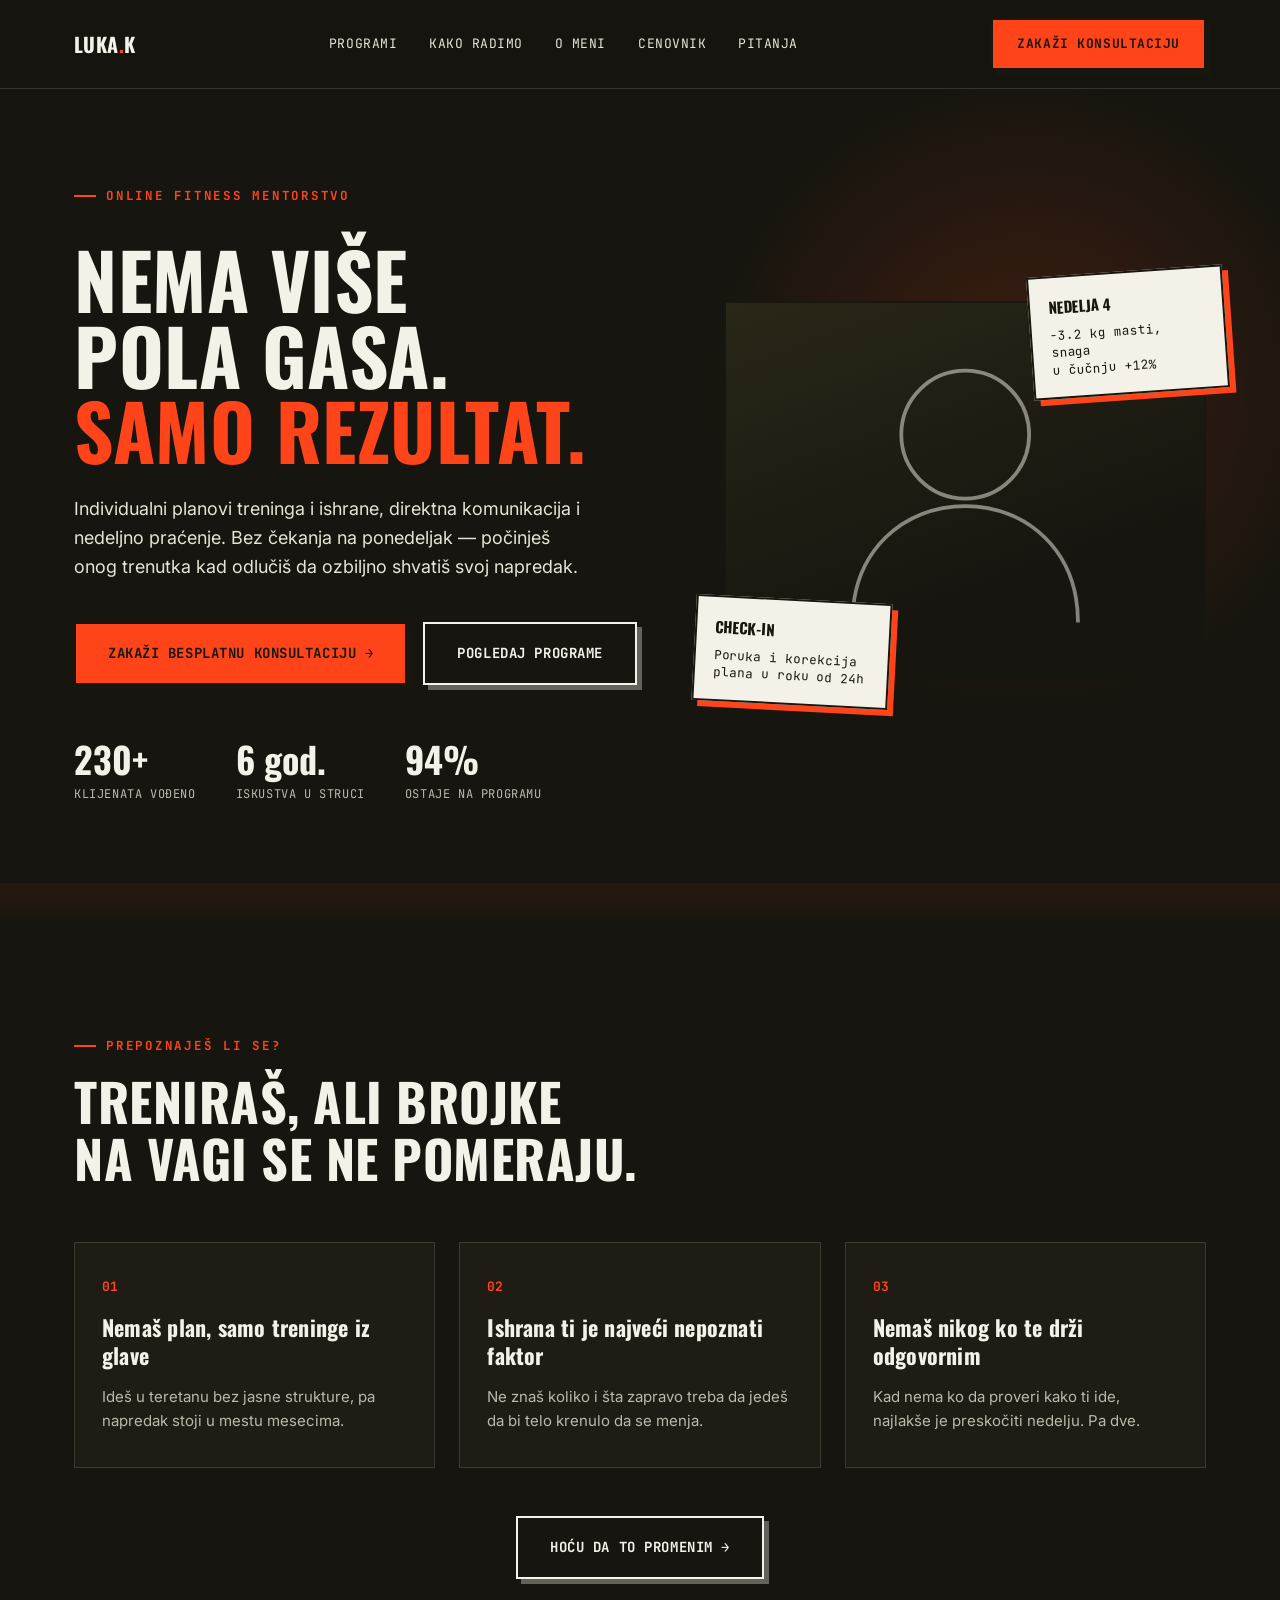
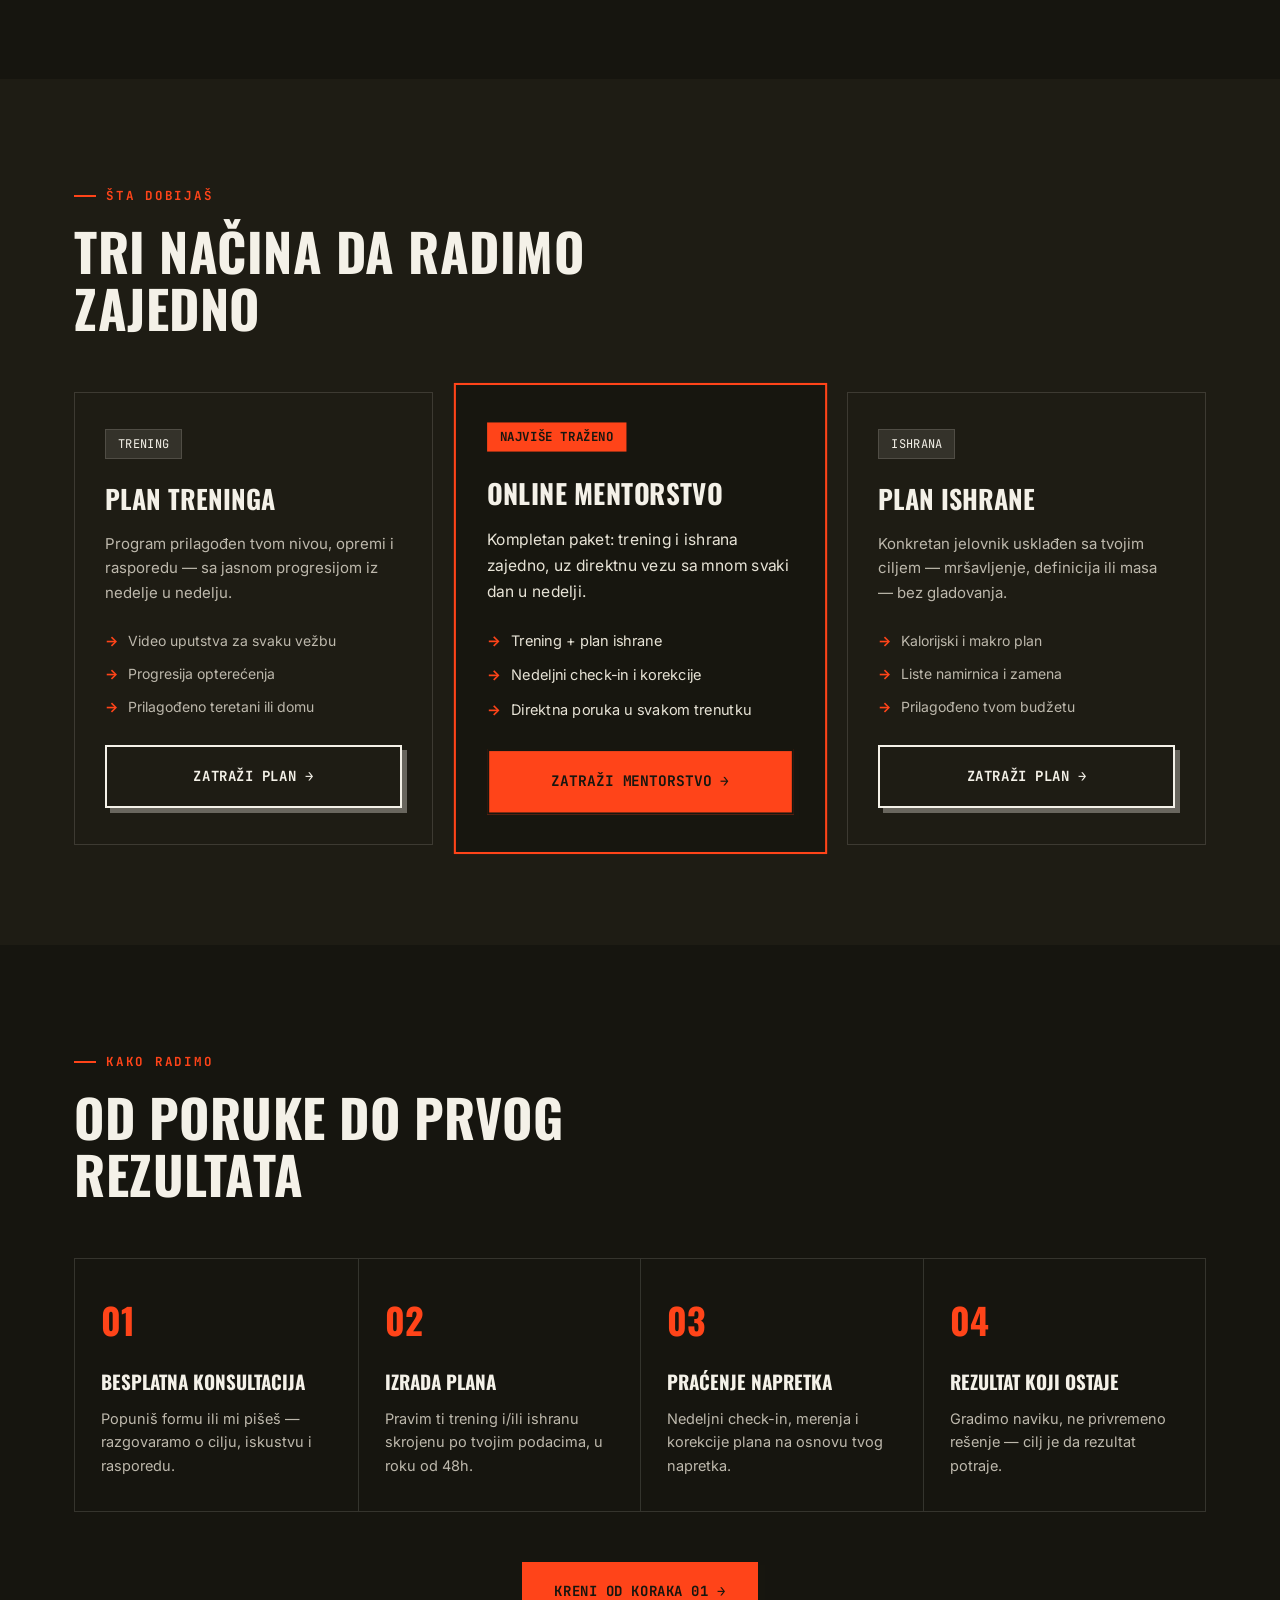
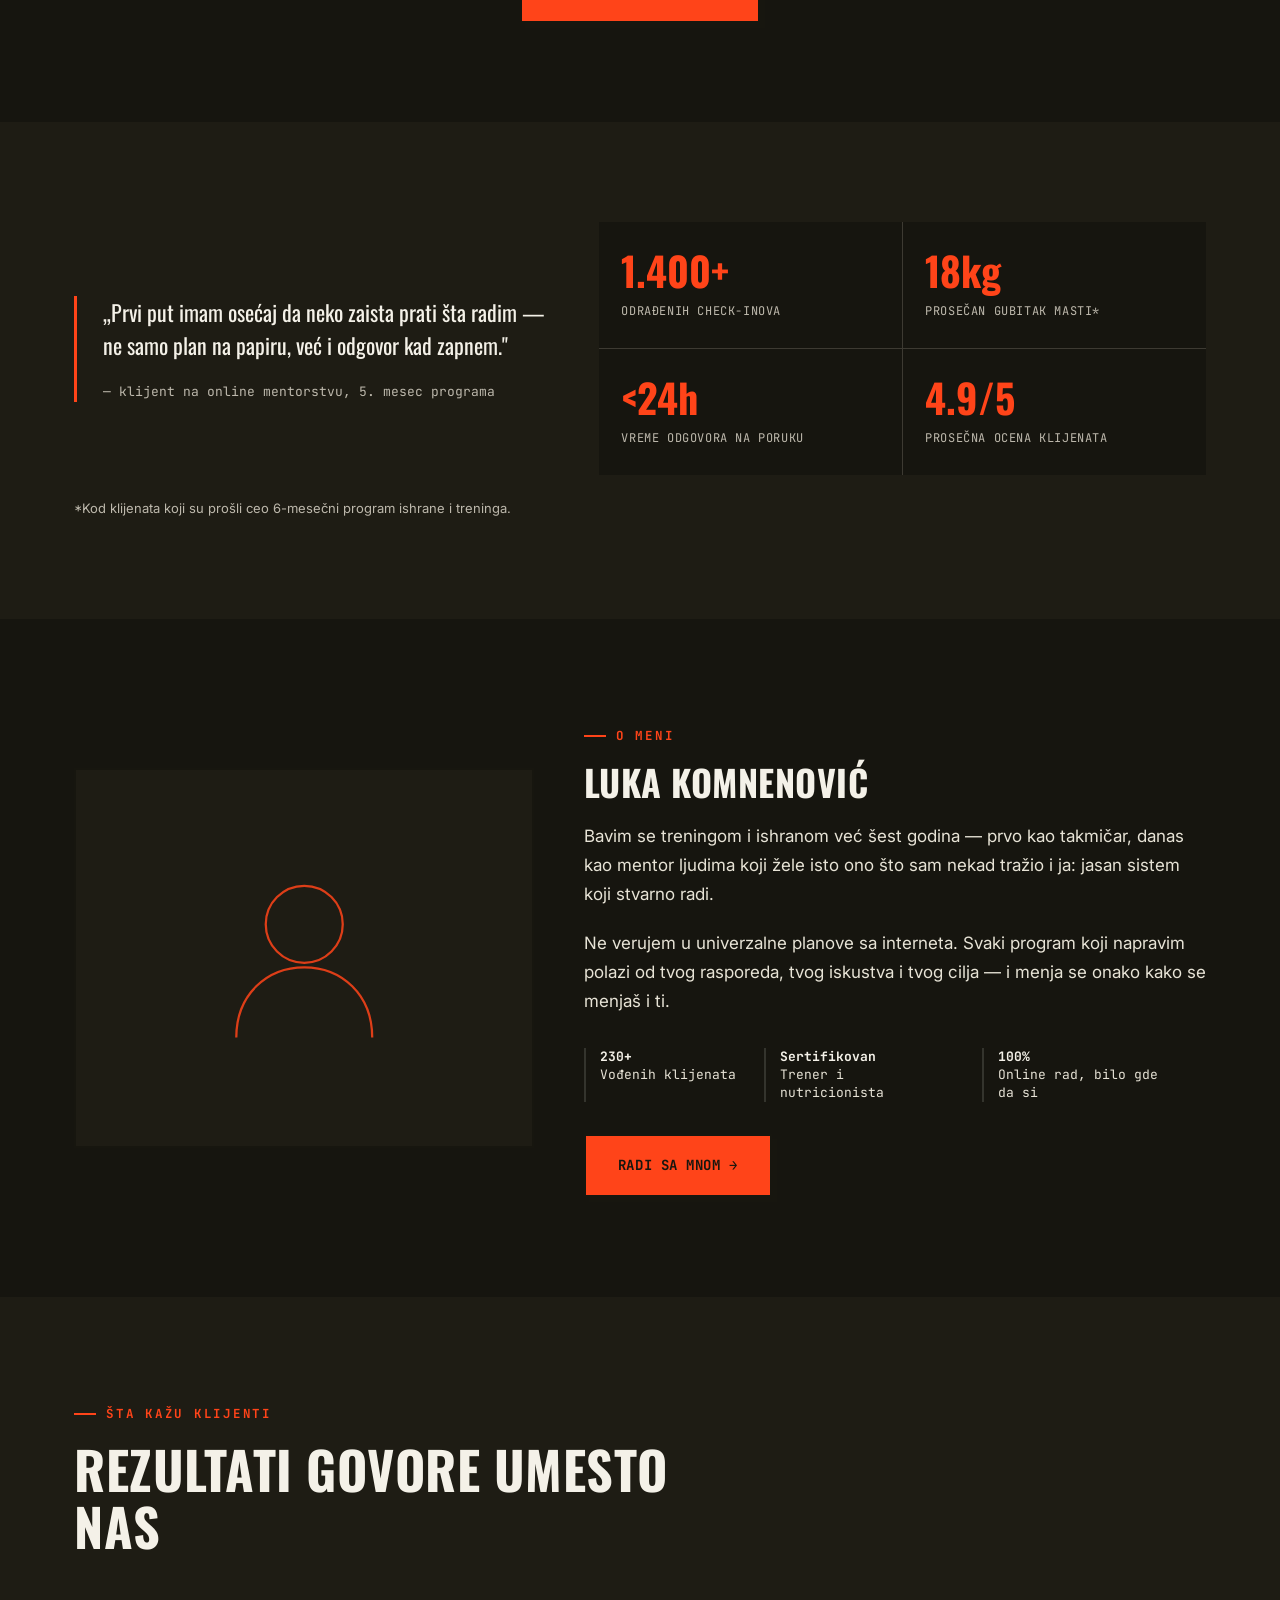
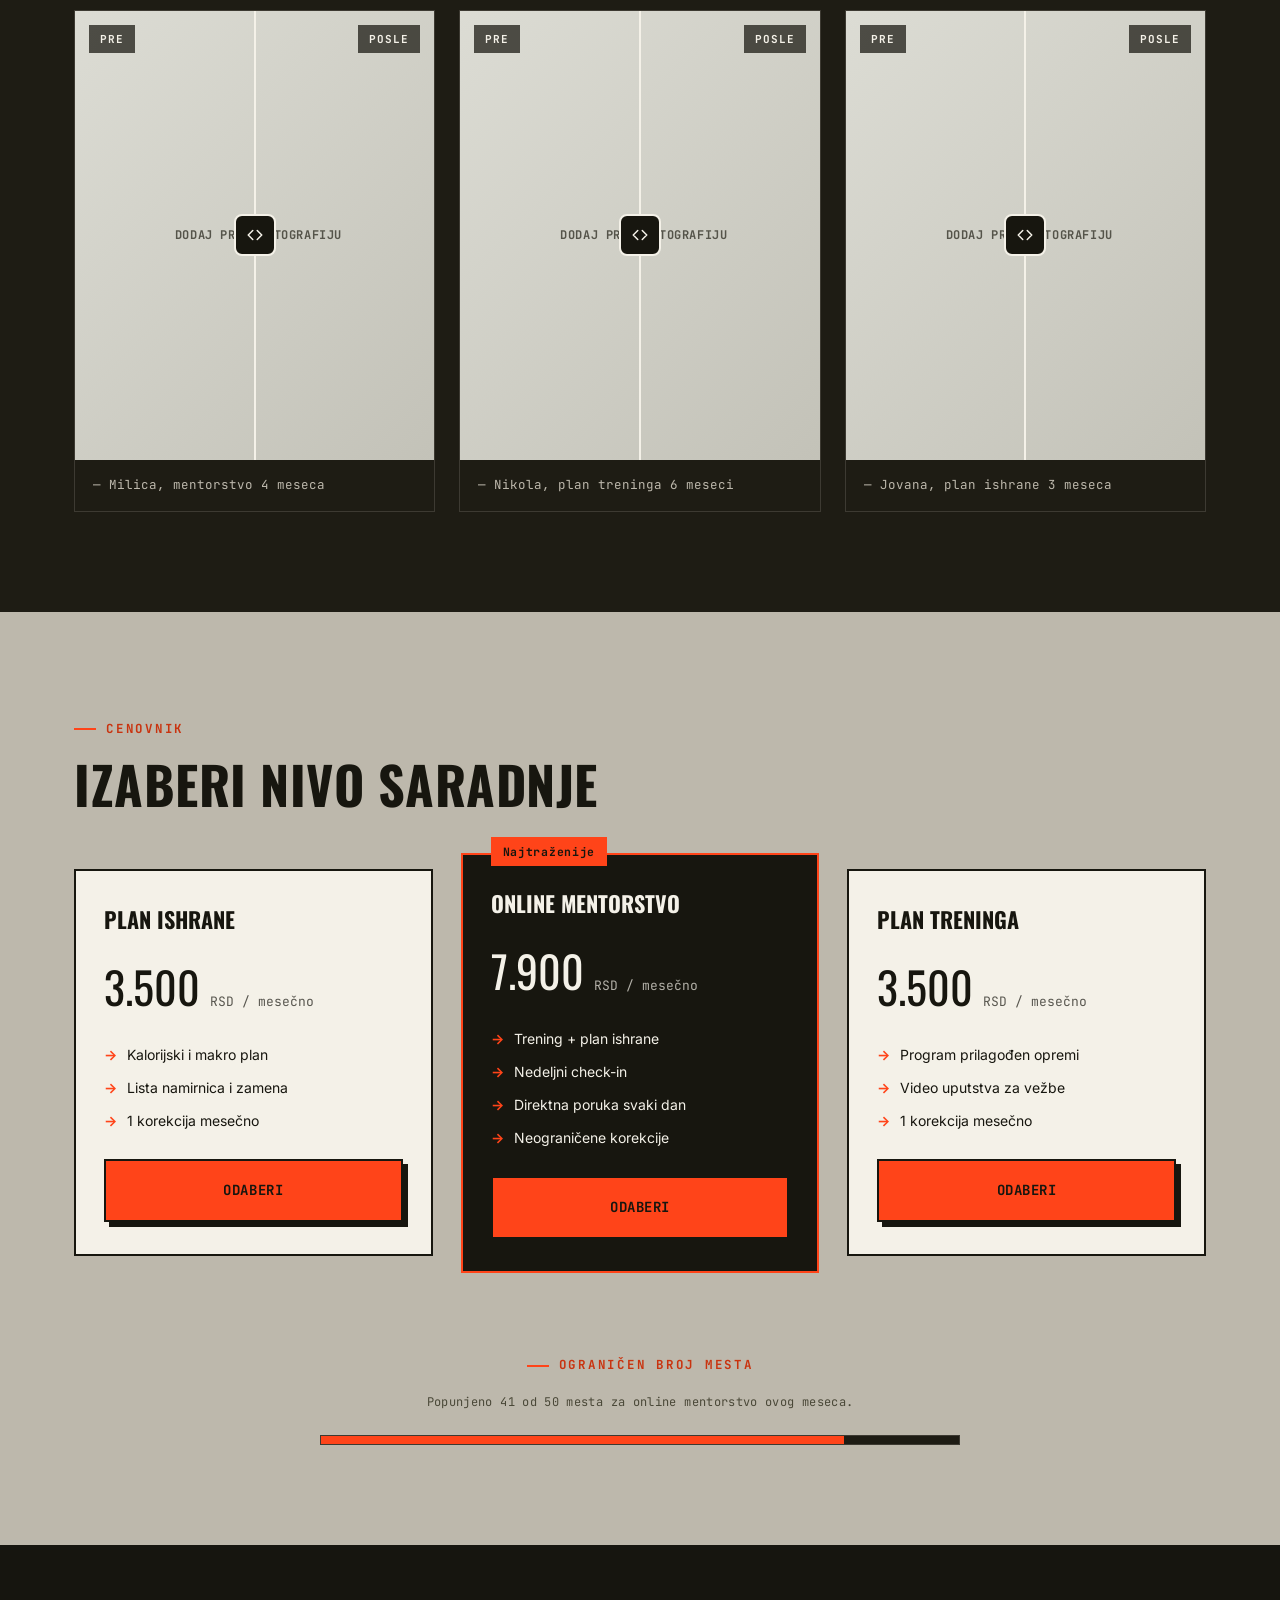
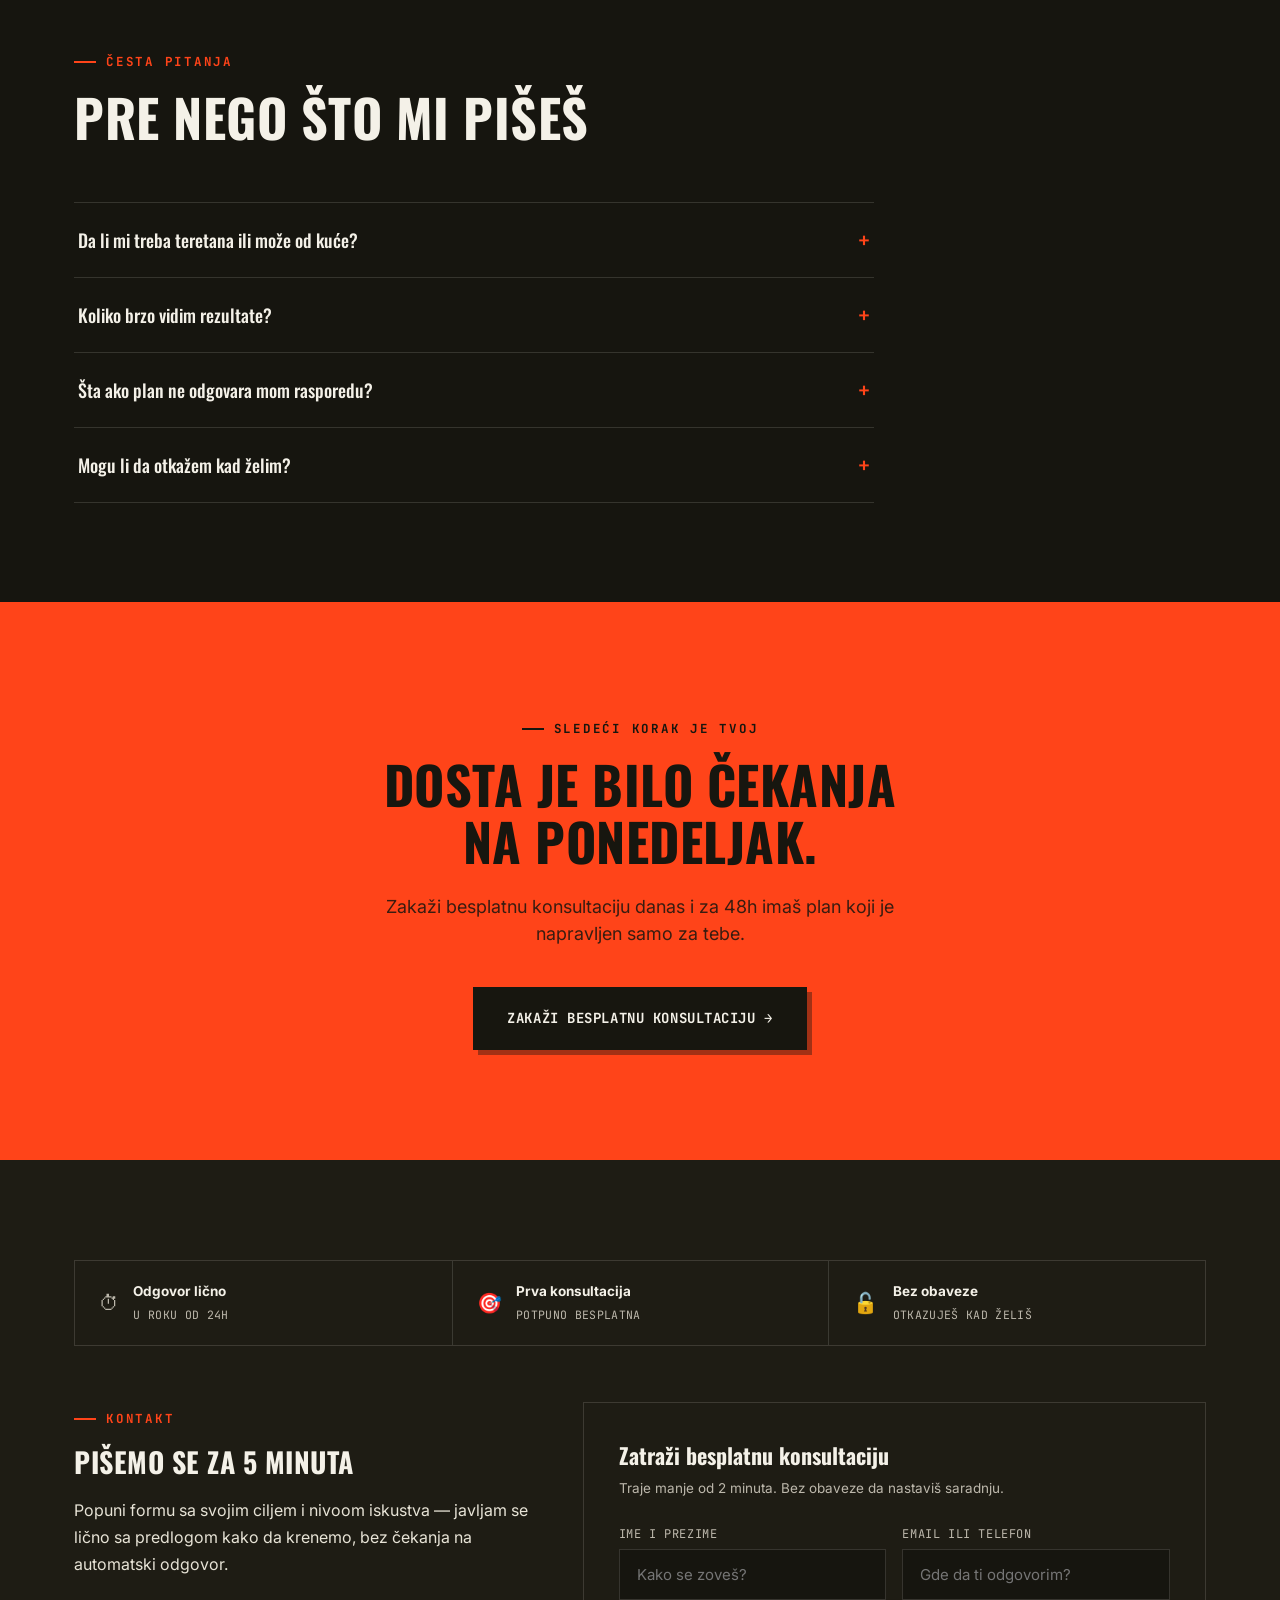
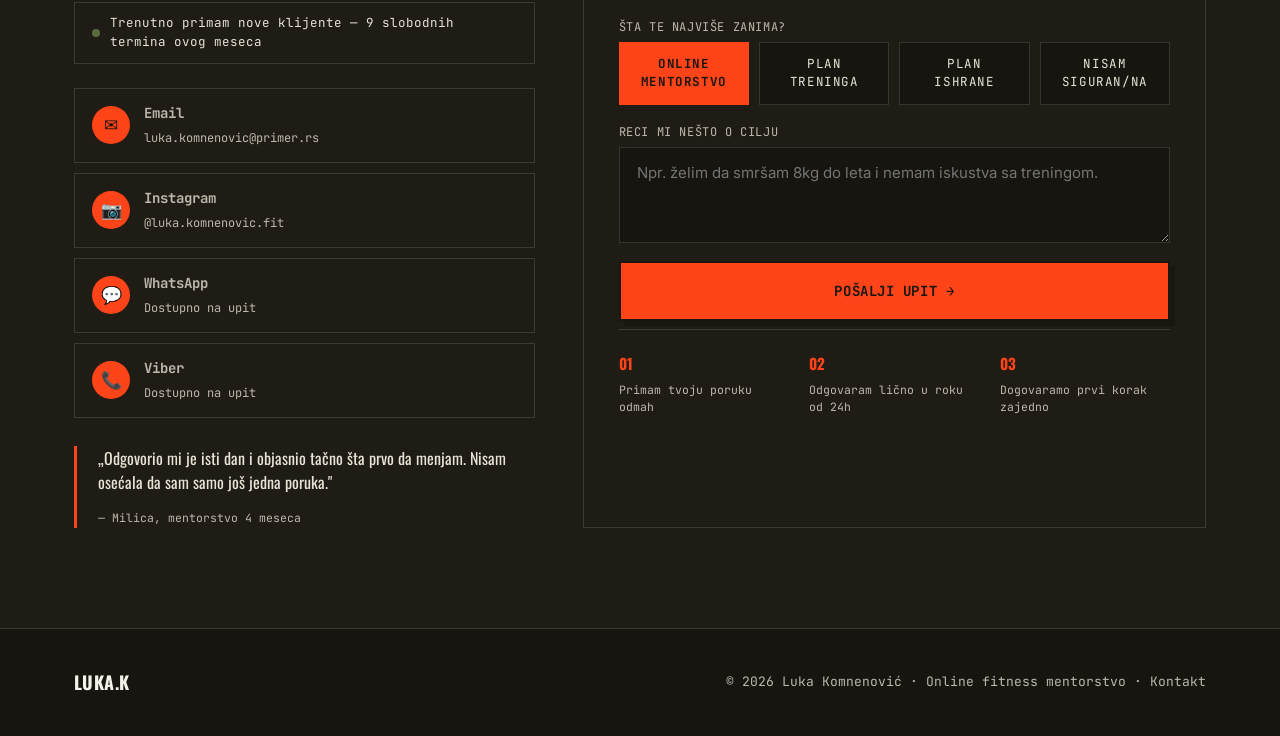
==== commit 4a1c53b2: "Add files via upload" ====
--- a/index.html
+++ b/index.html
@@ -253,29 +253,89 @@
     </div>
   </section>
 
-  <!-- TESTIMONIALS -->
-  <section class="section section-alt">
+  <!-- TRANSFORMACIJE -->
+  <section class="section section-alt" id="transformacije">
     <div class="container">
       <div class="section-header">
         <span class="eyebrow">Šta kažu klijenti</span>
         <h2 class="section-title">Rezultati govore umesto<br>nas</h2>
       </div>
-      <div class="testimonial-grid">
-        <div class="testimonial-card">
-          <div class="testimonial-avatar">M</div>
-          <p class="quote">„Prvi put imam osećaj da neko zaista prati šta radim — ne samo plan na papiru, već i odgovor kad zapnem."</p>
-          <cite>— Milica, mentorstvo 4 meseca</cite>
-        </div>
-        <div class="testimonial-card">
-          <div class="testimonial-avatar">N</div>
-          <p class="quote">„Odgovorio mi je isti dan i objasnio tačno šta prvo da menjam. Nisam osećala da sam samo još jedna poruka."</p>
-          <cite>— Nikola, plan treninga 6 meseci</cite>
-        </div>
-        <div class="testimonial-card">
-          <div class="testimonial-avatar">J</div>
-          <p class="quote">„Konačno jelovnik koji mogu da ispratim — bez gladovanja i bez nerealnih pravila. Rezultat se vidi već posle mesec dana."</p>
-          <cite>— Jovana, plan ishrane 3 meseca</cite>
-        </div>
+      <div class="transform-grid">
+
+        <!-- Slajd 1 -->
+        <div class="transform-card">
+          <div class="ba-slider" data-ba-slider>
+            <!-- POSLE fotografija (donji, potpuno vidljiv sloj) -->
+            <div class="ba-image ba-after">
+              <!-- Zameni ovaj div sa: <img src="assets/milica-posle.jpg" alt="Milica posle"> -->
+              <div class="ba-placeholder">Dodaj POSLE fotografiju</div>
+            </div>
+            <!-- PRE fotografija (gornji sloj, seče se prevlačenjem) -->
+            <div class="ba-image ba-before">
+              <!-- Zameni ovaj div sa: <img src="assets/milica-pre.jpg" alt="Milica pre"> -->
+              <div class="ba-placeholder">Dodaj PRE fotografiju</div>
+            </div>
+            <span class="ba-label ba-label-before">Pre</span>
+            <span class="ba-label ba-label-after">Posle</span>
+            <div class="ba-divider">
+              <div class="ba-handle" role="slider" tabindex="0"
+                   aria-label="Prevuci da uporediš pre i posle fotografiju — Milica"
+                   aria-valuemin="0" aria-valuemax="100" aria-valuenow="50">
+                <svg viewBox="0 0 24 24" fill="none" aria-hidden="true"><path d="M9 6l-6 6 6 6M15 6l6 6-6 6" stroke="currentColor" stroke-width="2" stroke-linecap="round" stroke-linejoin="round"/></svg>
+              </div>
+            </div>
+          </div>
+          <div class="transform-caption">— Milica, mentorstvo 4 meseca</div>
+        </div>
+
+        <!-- Slajd 2 -->
+        <div class="transform-card">
+          <div class="ba-slider" data-ba-slider>
+            <div class="ba-image ba-after">
+              <!-- Zameni ovaj div sa: <img src="assets/nikola-posle.jpg" alt="Nikola posle"> -->
+              <div class="ba-placeholder">Dodaj POSLE fotografiju</div>
+            </div>
+            <div class="ba-image ba-before">
+              <!-- Zameni ovaj div sa: <img src="assets/nikola-pre.jpg" alt="Nikola pre"> -->
+              <div class="ba-placeholder">Dodaj PRE fotografiju</div>
+            </div>
+            <span class="ba-label ba-label-before">Pre</span>
+            <span class="ba-label ba-label-after">Posle</span>
+            <div class="ba-divider">
+              <div class="ba-handle" role="slider" tabindex="0"
+                   aria-label="Prevuci da uporediš pre i posle fotografiju — Nikola"
+                   aria-valuemin="0" aria-valuemax="100" aria-valuenow="50">
+                <svg viewBox="0 0 24 24" fill="none" aria-hidden="true"><path d="M9 6l-6 6 6 6M15 6l6 6-6 6" stroke="currentColor" stroke-width="2" stroke-linecap="round" stroke-linejoin="round"/></svg>
+              </div>
+            </div>
+          </div>
+          <div class="transform-caption">— Nikola, plan treninga 6 meseci</div>
+        </div>
+
+        <!-- Slajd 3 -->
+        <div class="transform-card">
+          <div class="ba-slider" data-ba-slider>
+            <div class="ba-image ba-after">
+              <!-- Zameni ovaj div sa: <img src="assets/jovana-posle.jpg" alt="Jovana posle"> -->
+              <div class="ba-placeholder">Dodaj POSLE fotografiju</div>
+            </div>
+            <div class="ba-image ba-before">
+              <!-- Zameni ovaj div sa: <img src="assets/jovana-pre.jpg" alt="Jovana pre"> -->
+              <div class="ba-placeholder">Dodaj PRE fotografiju</div>
+            </div>
+            <span class="ba-label ba-label-before">Pre</span>
+            <span class="ba-label ba-label-after">Posle</span>
+            <div class="ba-divider">
+              <div class="ba-handle" role="slider" tabindex="0"
+                   aria-label="Prevuci da uporediš pre i posle fotografiju — Jovana"
+                   aria-valuemin="0" aria-valuemax="100" aria-valuenow="50">
+                <svg viewBox="0 0 24 24" fill="none" aria-hidden="true"><path d="M9 6l-6 6 6 6M15 6l6 6-6 6" stroke="currentColor" stroke-width="2" stroke-linecap="round" stroke-linejoin="round"/></svg>
+              </div>
+            </div>
+          </div>
+          <div class="transform-caption">— Jovana, plan ishrane 3 meseca</div>
+        </div>
+
       </div>
     </div>
   </section>
--- a/style.css
+++ b/style.css
@@ -870,6 +870,159 @@
   color: var(--text-muted);
 }
 
+/* ===== Transformacije (before/after slider) ===== */
+
+.transform-grid {
+  display: grid;
+  grid-template-columns: 1fr;
+  gap: 24px;
+}
+
+@media (min-width: 900px) {
+  .transform-grid {
+    grid-template-columns: repeat(3, 1fr);
+  }
+}
+
+.transform-card {
+  background: var(--bg-card);
+  border: 1px solid var(--border);
+  overflow: hidden;
+}
+
+.ba-slider {
+  position: relative;
+  width: 100%;
+  aspect-ratio: 4 / 5;
+  overflow: hidden;
+  cursor: ew-resize;
+  touch-action: none;
+  user-select: none;
+  -webkit-user-select: none;
+}
+
+.ba-image {
+  position: absolute;
+  inset: 0;
+  width: 100%;
+  height: 100%;
+}
+
+.ba-image img {
+  width: 100%;
+  height: 100%;
+  object-fit: cover;
+  display: block;
+  pointer-events: none;
+  -webkit-user-drag: none;
+}
+
+.ba-before {
+  clip-path: inset(0 50% 0 0);
+  will-change: clip-path;
+}
+
+.ba-placeholder {
+  width: 100%;
+  height: 100%;
+  display: flex;
+  align-items: center;
+  justify-content: center;
+  text-align: center;
+  padding: 20px;
+  background: linear-gradient(135deg, #dcdcd4 0%, #c3c2b8 100%);
+  color: #55544a;
+  font-family: var(--font-mono);
+  font-size: 12px;
+  font-weight: 700;
+  letter-spacing: 0.6px;
+  text-transform: uppercase;
+}
+
+.ba-label {
+  position: absolute;
+  top: 14px;
+  z-index: 2;
+  font-family: var(--font-mono);
+  font-size: 11px;
+  font-weight: 700;
+  letter-spacing: 1px;
+  text-transform: uppercase;
+  background: rgba(23, 22, 15, 0.72);
+  color: var(--text-primary);
+  padding: 6px 11px;
+  pointer-events: none;
+}
+
+.ba-label-before {
+  left: 14px;
+}
+
+.ba-label-after {
+  right: 14px;
+}
+
+.ba-divider {
+  position: absolute;
+  top: 0;
+  bottom: 0;
+  left: 50%;
+  width: 2px;
+  background: var(--text-primary);
+  transform: translateX(-50%);
+  z-index: 3;
+  pointer-events: none;
+}
+
+.ba-handle {
+  position: absolute;
+  top: 50%;
+  left: 50%;
+  transform: translate(-50%, -50%);
+  width: 42px;
+  height: 42px;
+  border-radius: 8px;
+  background: var(--border-strong);
+  border: 2px solid var(--text-primary);
+  display: flex;
+  align-items: center;
+  justify-content: center;
+  gap: 1px;
+  pointer-events: auto;
+  cursor: ew-resize;
+  transition: transform 0.1s ease;
+}
+
+.ba-handle:hover {
+  transform: translate(-50%, -50%) scale(1.06);
+}
+
+.ba-handle:focus-visible {
+  outline: 2px solid var(--accent);
+  outline-offset: 3px;
+}
+
+.ba-handle svg {
+  width: 18px;
+  height: 18px;
+  color: var(--text-primary);
+}
+
+.ba-slider.is-dragging {
+  cursor: ew-resize;
+}
+
+.ba-slider.is-dragging .ba-handle {
+  transform: translate(-50%, -50%) scale(1.06);
+}
+
+.transform-caption {
+  font-family: var(--font-mono);
+  font-size: 12.5px;
+  color: var(--text-muted);
+  padding: 16px 18px;
+}
+
 /* ===== Pricing ===== */
 
 .section-pricing {
@@ -1064,19 +1217,28 @@
 .final-cta {
   text-align: center;
   padding: 110px 0;
+  background: var(--accent);
+  color: var(--border-strong);
 }
 
 .final-cta .eyebrow {
   justify-content: center;
+  color: var(--border-strong);
+}
+
+.final-cta .eyebrow::before {
+  background: var(--border-strong);
 }
 
 .final-cta .section-title {
   max-width: 900px;
   margin: 0 auto 24px;
+  color: var(--border-strong);
 }
 
 .final-cta p {
-  color: var(--text-secondary);
+  color: var(--border-strong);
+  opacity: 0.85;
   font-size: 18px;
   max-width: 560px;
   margin: 0 auto 40px;
@@ -1084,6 +1246,14 @@
 
 .final-cta .btn {
   margin: 0 auto;
+  background: var(--border-strong);
+  color: var(--text-primary);
+  border-color: var(--border-strong);
+  box-shadow: 5px 5px 0px rgba(23, 22, 15, 0.4);
+}
+
+.final-cta .btn:hover {
+  box-shadow: 7px 7px 0px rgba(23, 22, 15, 0.4);
 }
 
 /* ===== Contact ===== */
@@ -1672,6 +1842,28 @@
   margin: 0 auto;
 }
 
+/* ===== Scroll reveal (fade-and-slide-up) ===== */
+
+.reveal {
+  opacity: 0;
+  transform: translateY(20px);
+  transition: opacity 0.6s ease-out, transform 0.6s ease-out;
+  will-change: opacity, transform;
+}
+
+.reveal.is-visible {
+  opacity: 1;
+  transform: translateY(0);
+}
+
+@media (prefers-reduced-motion: reduce) {
+  .reveal {
+    opacity: 1;
+    transform: none;
+    transition: none;
+  }
+}
+
 /* ===== Utility ===== */
 
 .text-center {
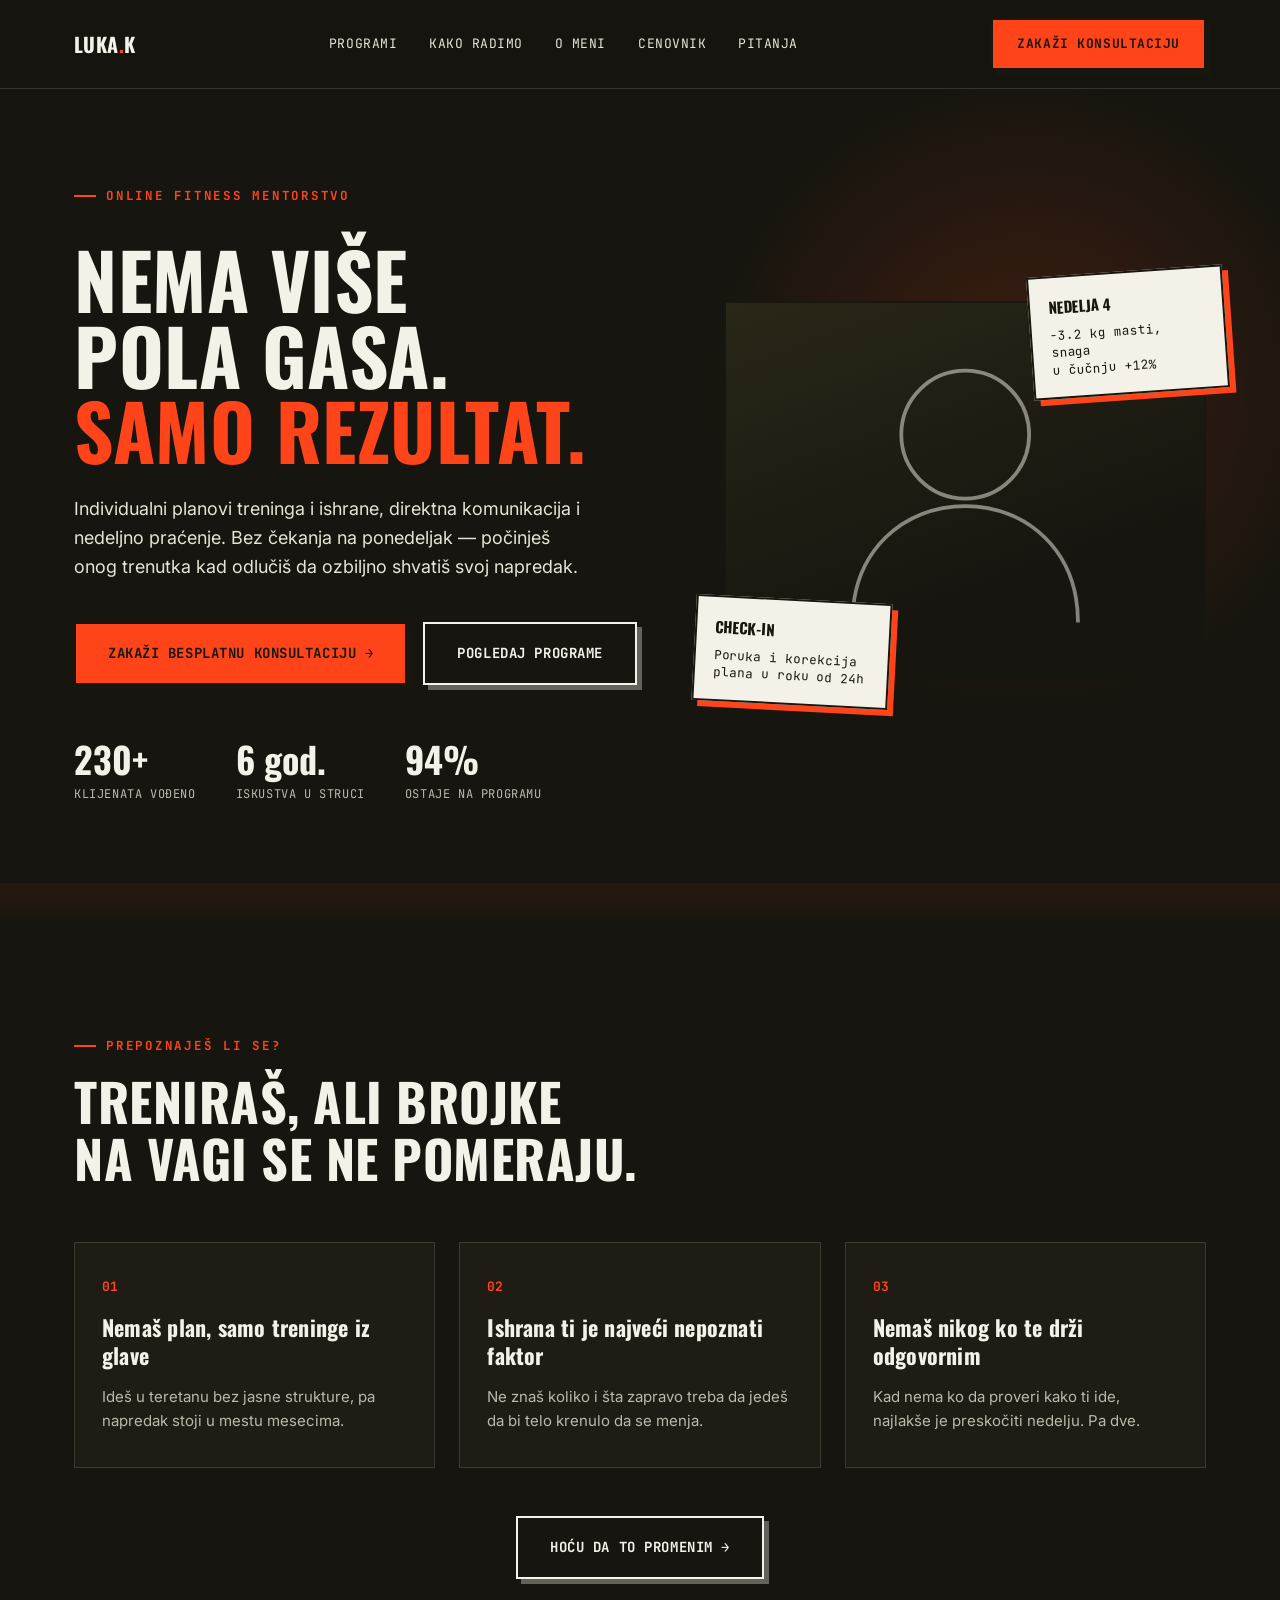
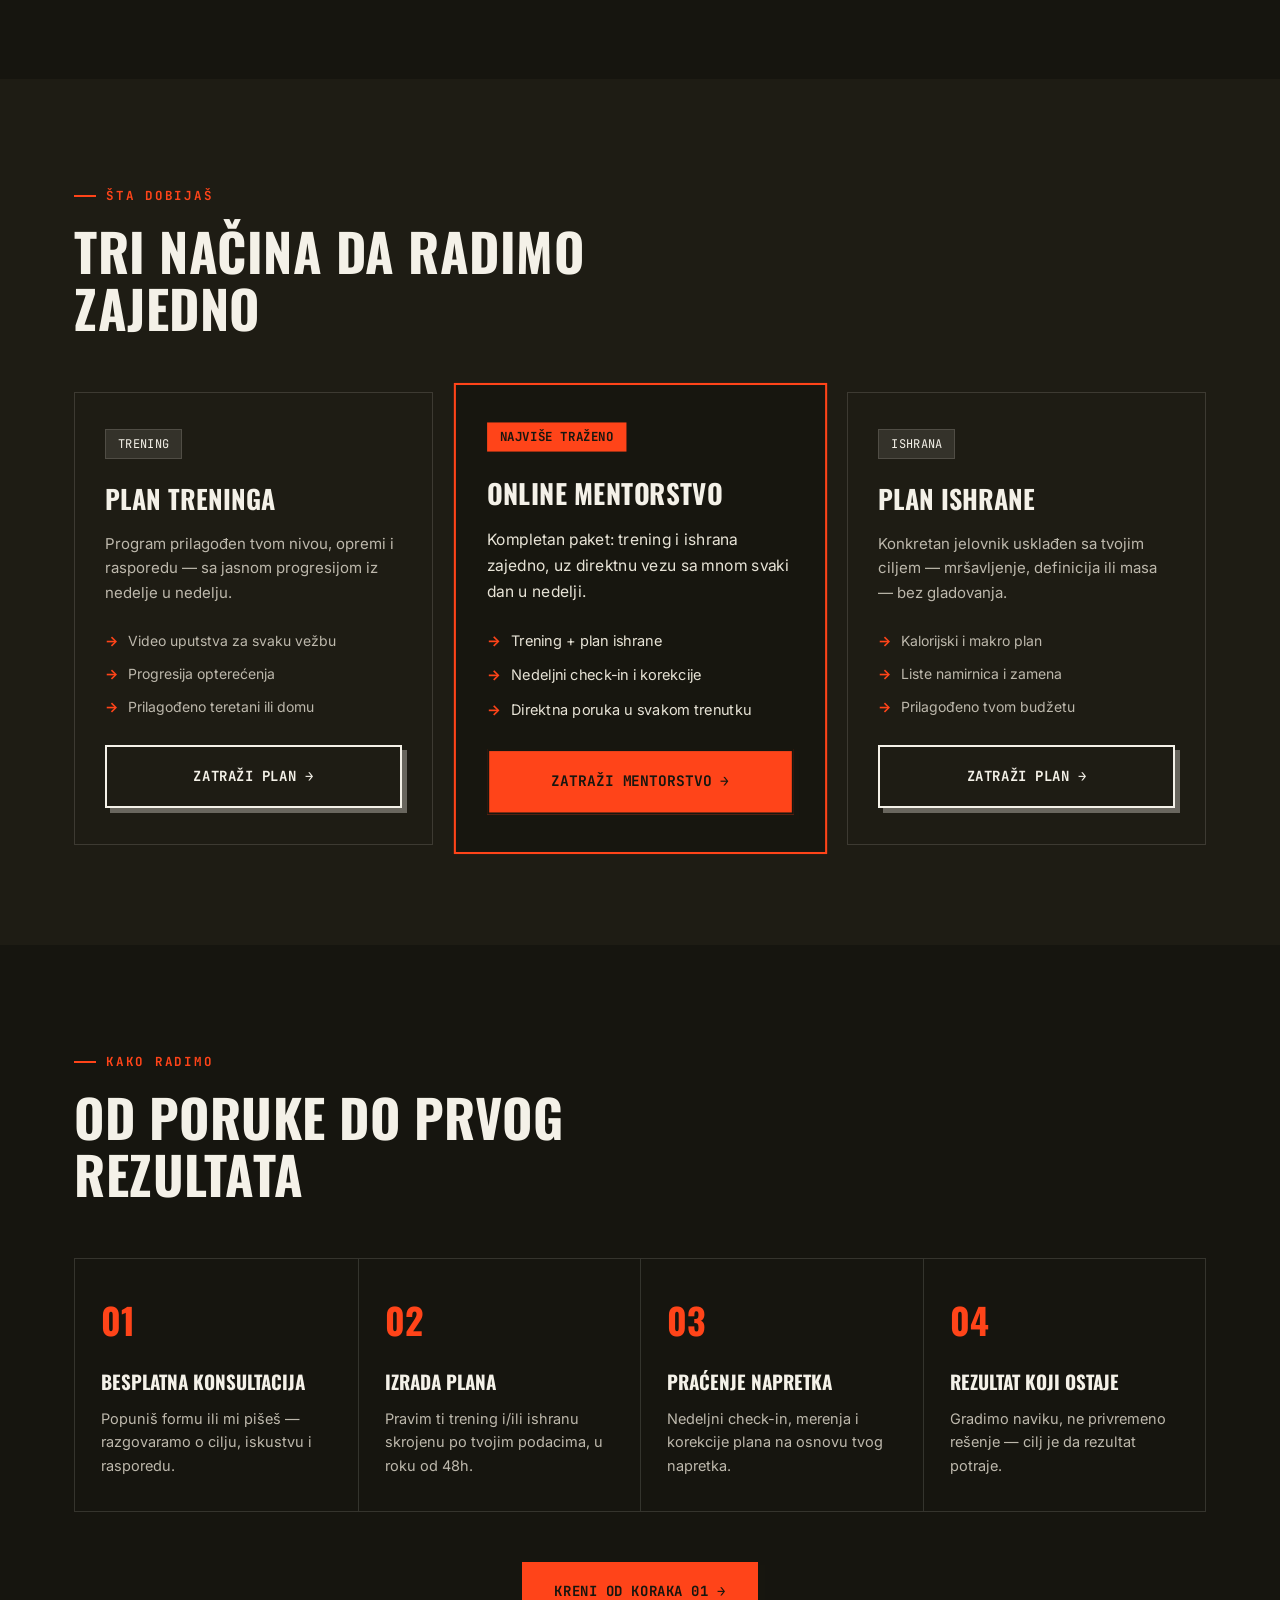
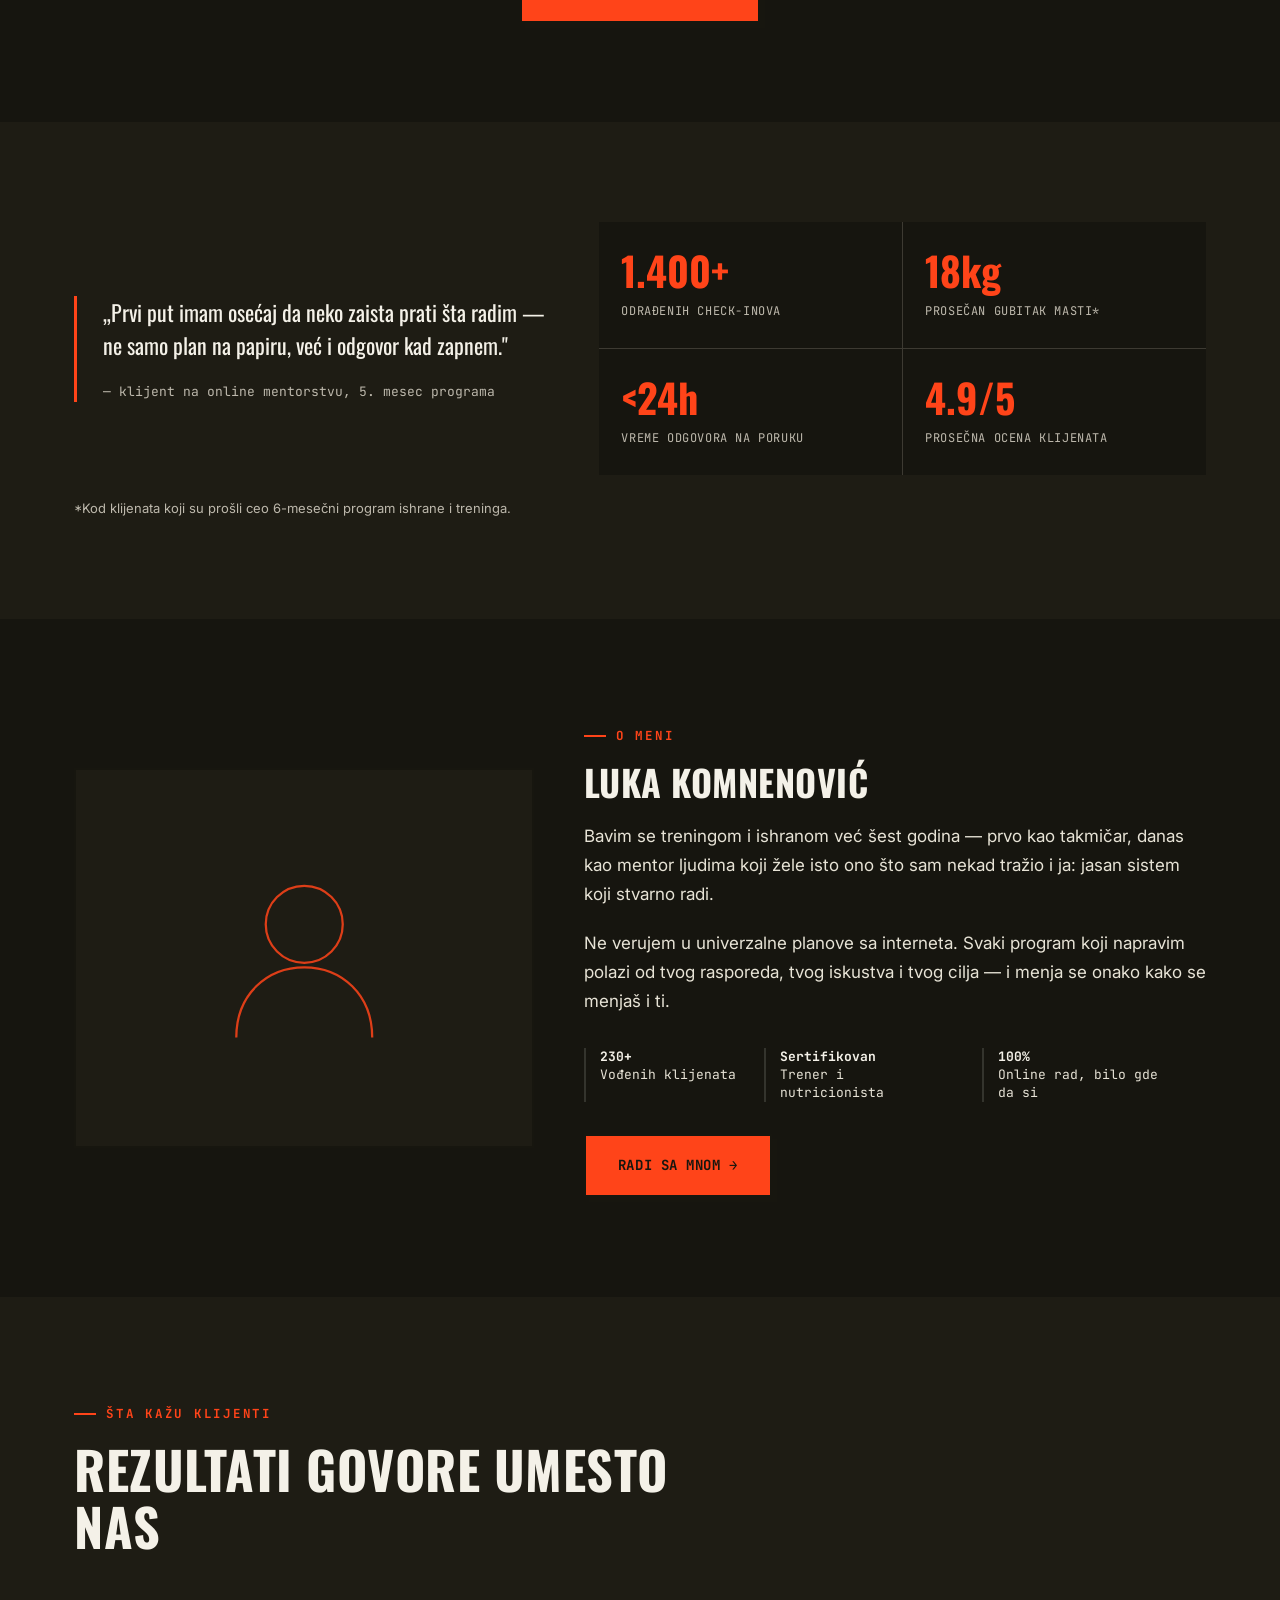
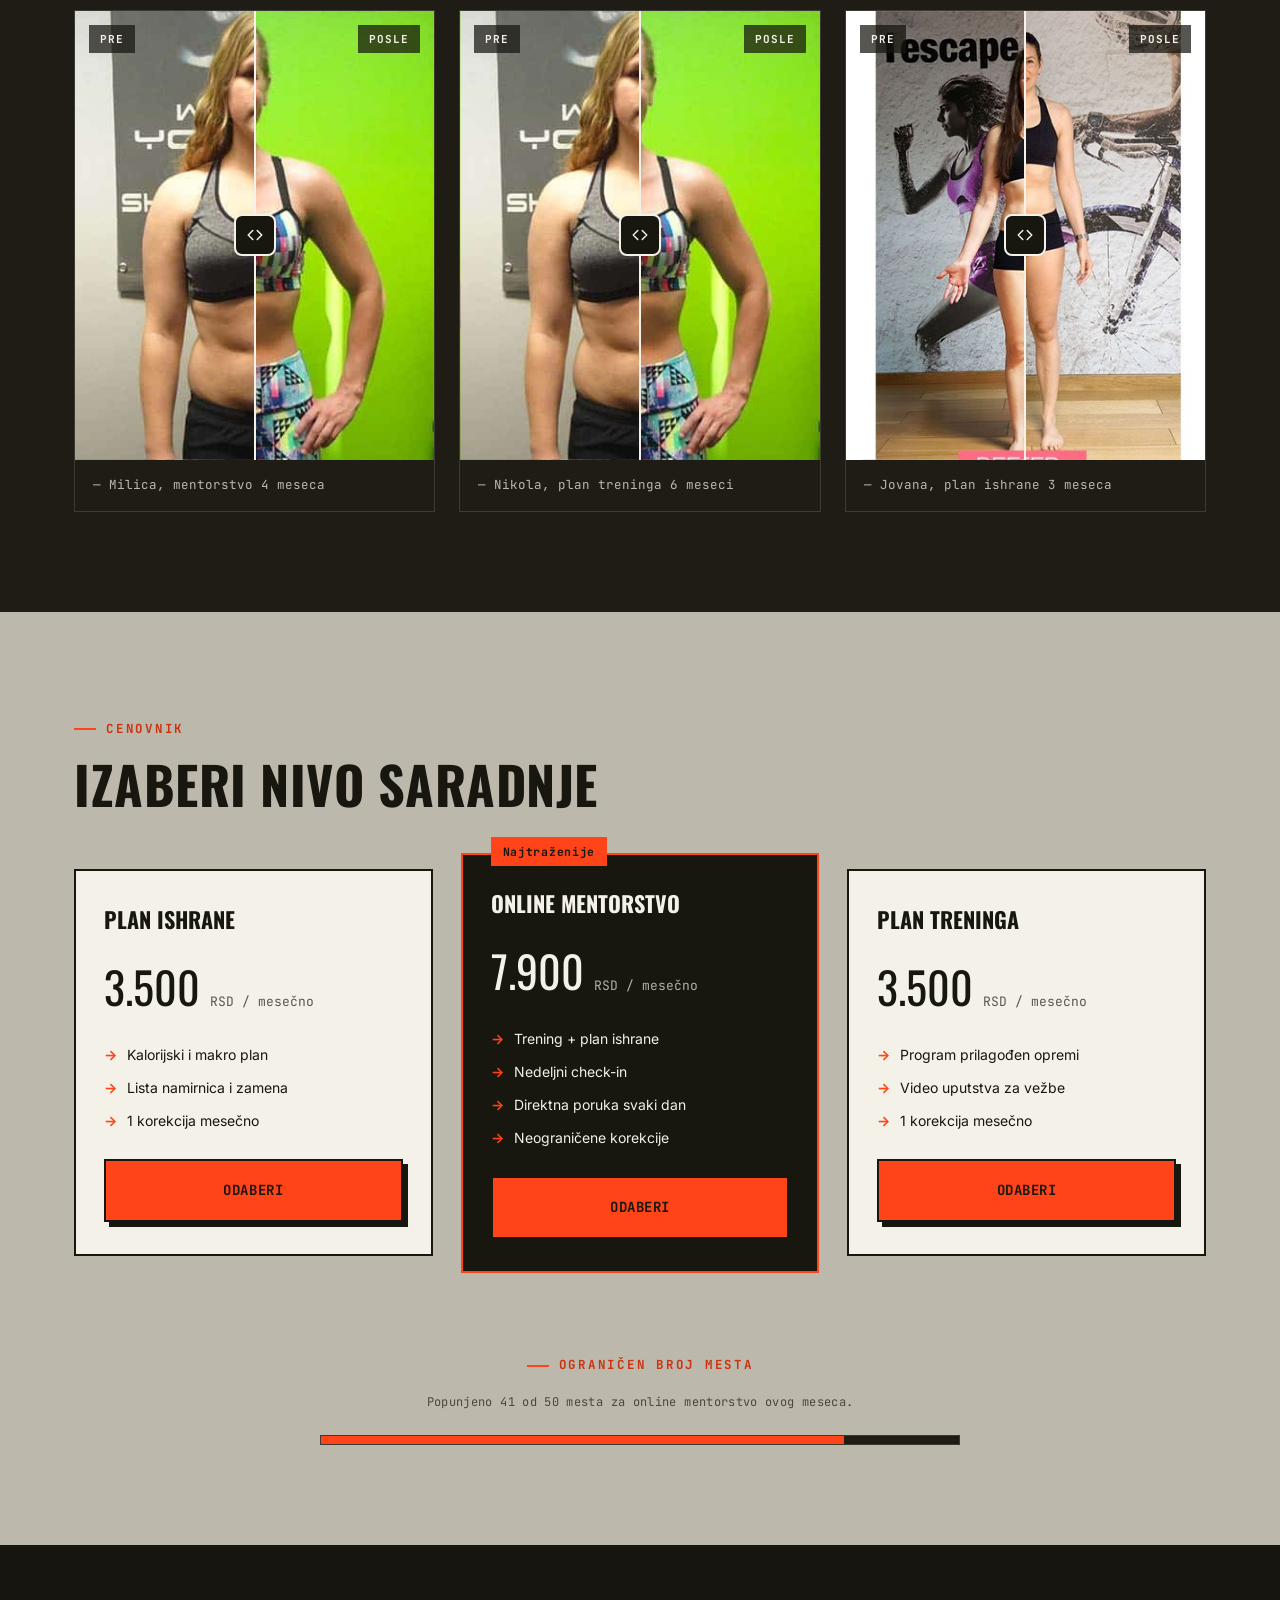
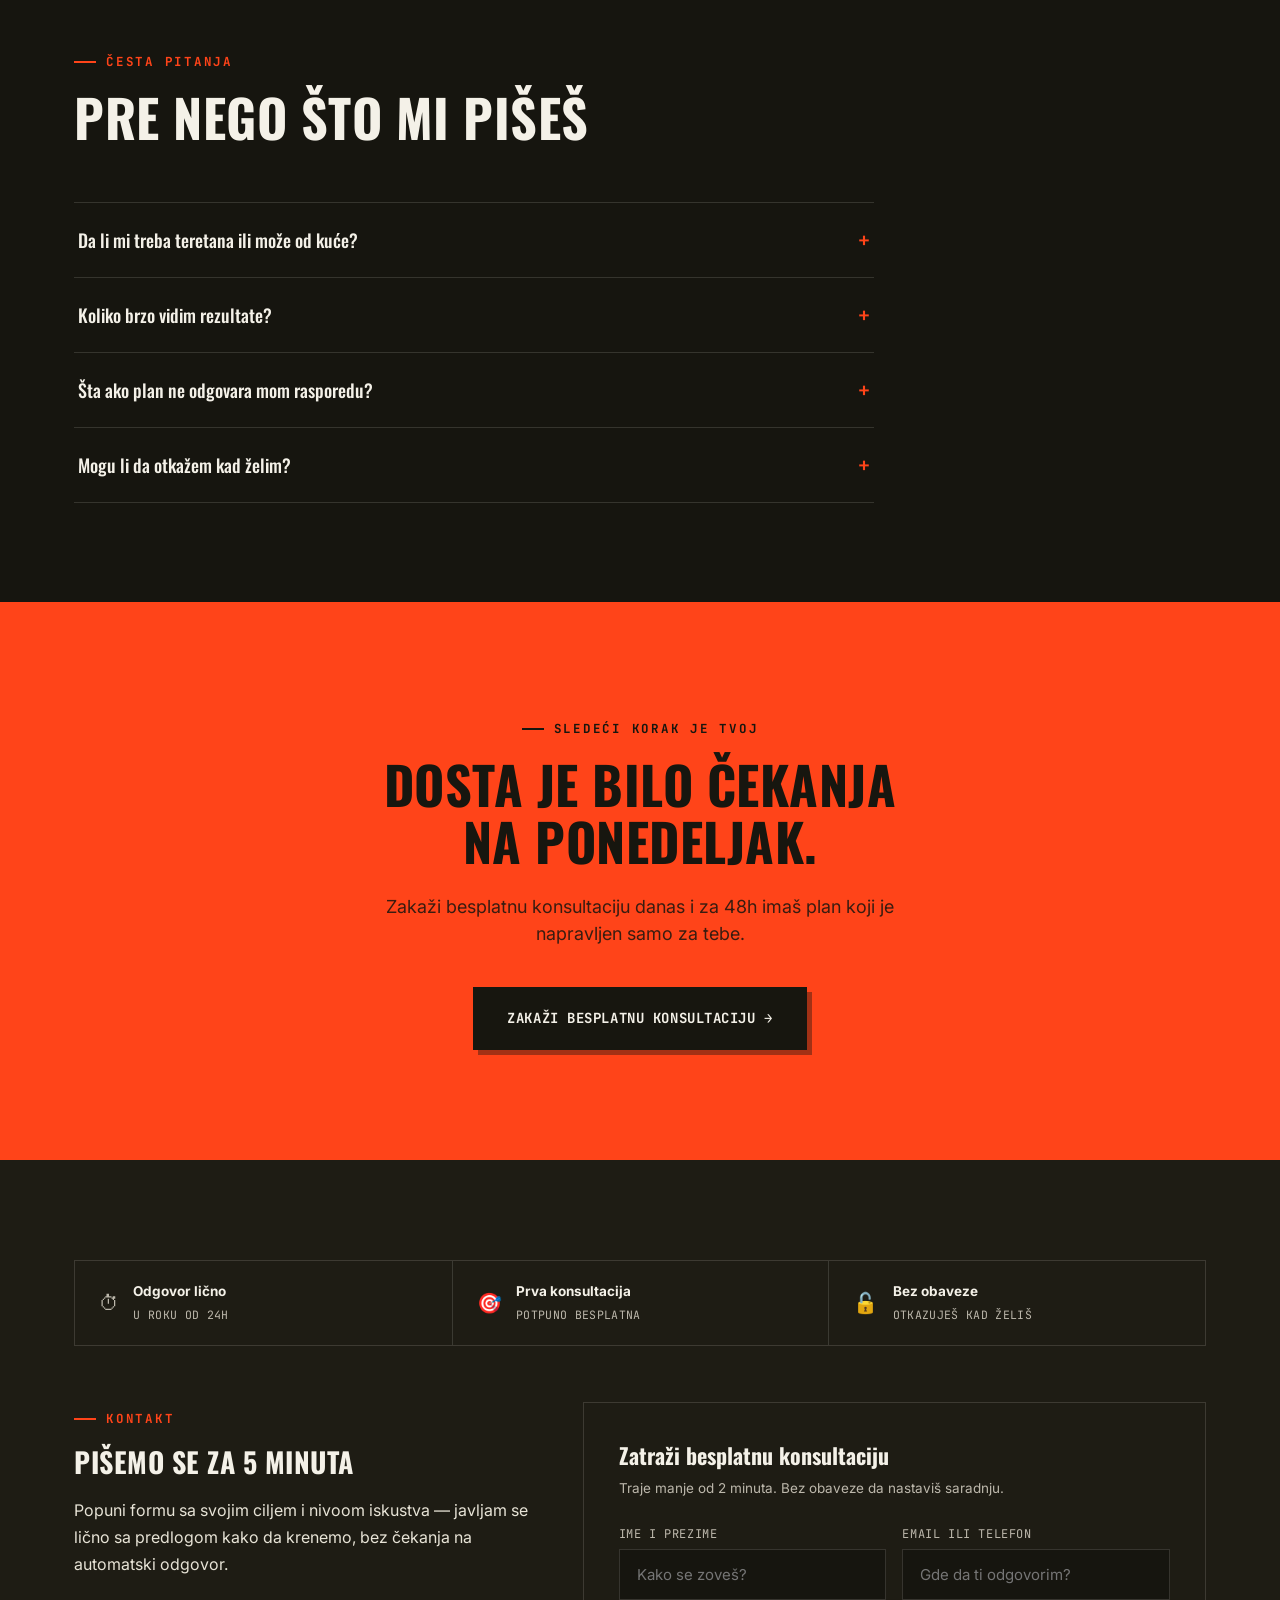
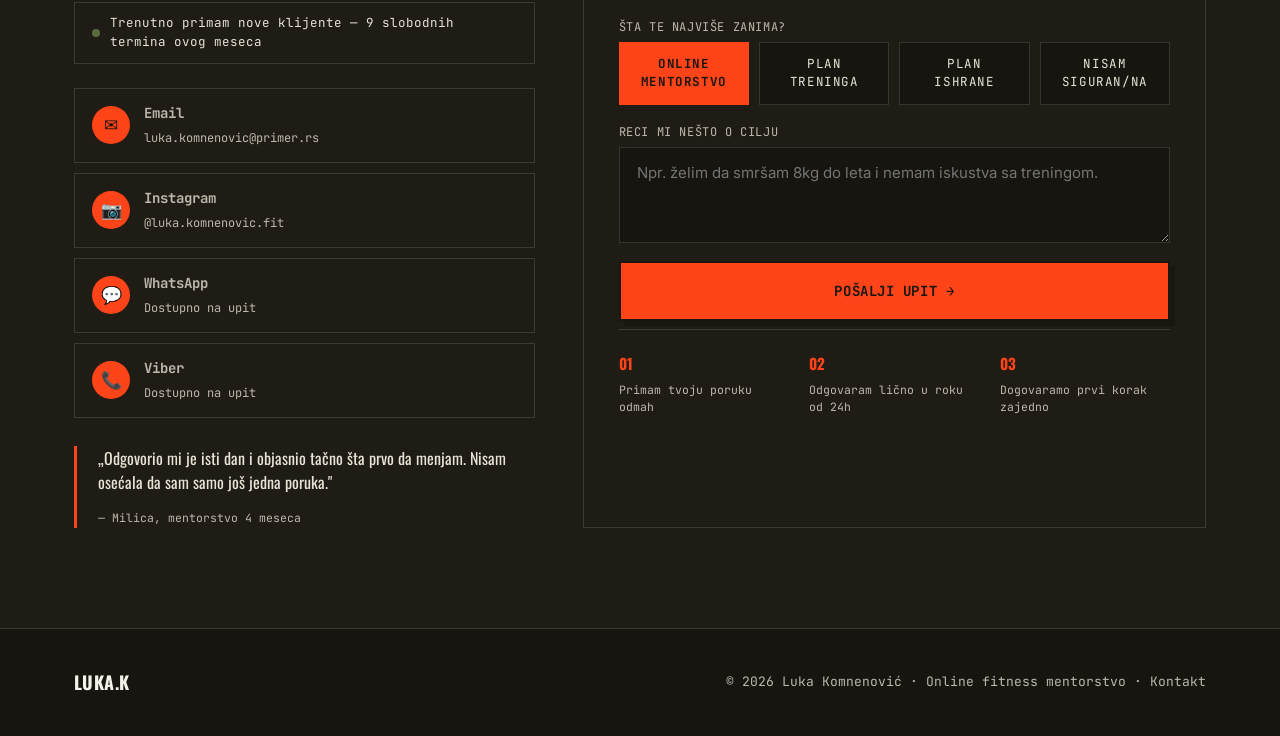
==== commit 3a5b2f6b: "Add files via upload" ====
--- a/index.html
+++ b/index.html
@@ -267,13 +267,11 @@
           <div class="ba-slider" data-ba-slider>
             <!-- POSLE fotografija (donji, potpuno vidljiv sloj) -->
             <div class="ba-image ba-after">
-              <!-- Zameni ovaj div sa: <img src="assets/milica-posle.jpg" alt="Milica posle"> -->
-              <div class="ba-placeholder">Dodaj POSLE fotografiju</div>
+              <img src="assets/client1-posle.jpg" alt="Milica posle" loading="lazy">
             </div>
             <!-- PRE fotografija (gornji sloj, seče se prevlačenjem) -->
             <div class="ba-image ba-before">
-              <!-- Zameni ovaj div sa: <img src="assets/milica-pre.jpg" alt="Milica pre"> -->
-              <div class="ba-placeholder">Dodaj PRE fotografiju</div>
+              <img src="assets/client1-pre.jpg" alt="Milica pre" loading="lazy">
             </div>
             <span class="ba-label ba-label-before">Pre</span>
             <span class="ba-label ba-label-after">Posle</span>
@@ -292,12 +290,10 @@
         <div class="transform-card">
           <div class="ba-slider" data-ba-slider>
             <div class="ba-image ba-after">
-              <!-- Zameni ovaj div sa: <img src="assets/nikola-posle.jpg" alt="Nikola posle"> -->
-              <div class="ba-placeholder">Dodaj POSLE fotografiju</div>
+              <img src="assets/client1-posle.jpg" alt="Nikola posle" loading="lazy">
             </div>
             <div class="ba-image ba-before">
-              <!-- Zameni ovaj div sa: <img src="assets/nikola-pre.jpg" alt="Nikola pre"> -->
-              <div class="ba-placeholder">Dodaj PRE fotografiju</div>
+              <img src="assets/client1-pre.jpg" alt="Nikola pre" loading="lazy">
             </div>
             <span class="ba-label ba-label-before">Pre</span>
             <span class="ba-label ba-label-after">Posle</span>
@@ -316,12 +312,10 @@
         <div class="transform-card">
           <div class="ba-slider" data-ba-slider>
             <div class="ba-image ba-after">
-              <!-- Zameni ovaj div sa: <img src="assets/jovana-posle.jpg" alt="Jovana posle"> -->
-              <div class="ba-placeholder">Dodaj POSLE fotografiju</div>
+              <img src="assets/client3-posle.jpg" alt="Jovana posle" loading="lazy">
             </div>
             <div class="ba-image ba-before">
-              <!-- Zameni ovaj div sa: <img src="assets/jovana-pre.jpg" alt="Jovana pre"> -->
-              <div class="ba-placeholder">Dodaj PRE fotografiju</div>
+              <img src="assets/client3-pre.jpg" alt="Jovana pre" loading="lazy">
             </div>
             <span class="ba-label ba-label-before">Pre</span>
             <span class="ba-label ba-label-after">Posle</span>
--- a/style.css
+++ b/style.css
@@ -912,6 +912,7 @@
   width: 100%;
   height: 100%;
   object-fit: cover;
+  object-position: top center;
   display: block;
   pointer-events: none;
   -webkit-user-drag: none;
@@ -1016,6 +1017,23 @@
   transform: translate(-50%, -50%) scale(1.06);
 }
 
+@media (max-width: 640px) {
+  .ba-slider {
+    aspect-ratio: 3 / 4;
+  }
+}
+
+@media (pointer: coarse) {
+  .ba-handle {
+    width: 48px;
+    height: 48px;
+  }
+  .ba-handle svg {
+    width: 20px;
+    height: 20px;
+  }
+}
+
 .transform-caption {
   font-family: var(--font-mono);
   font-size: 12.5px;
